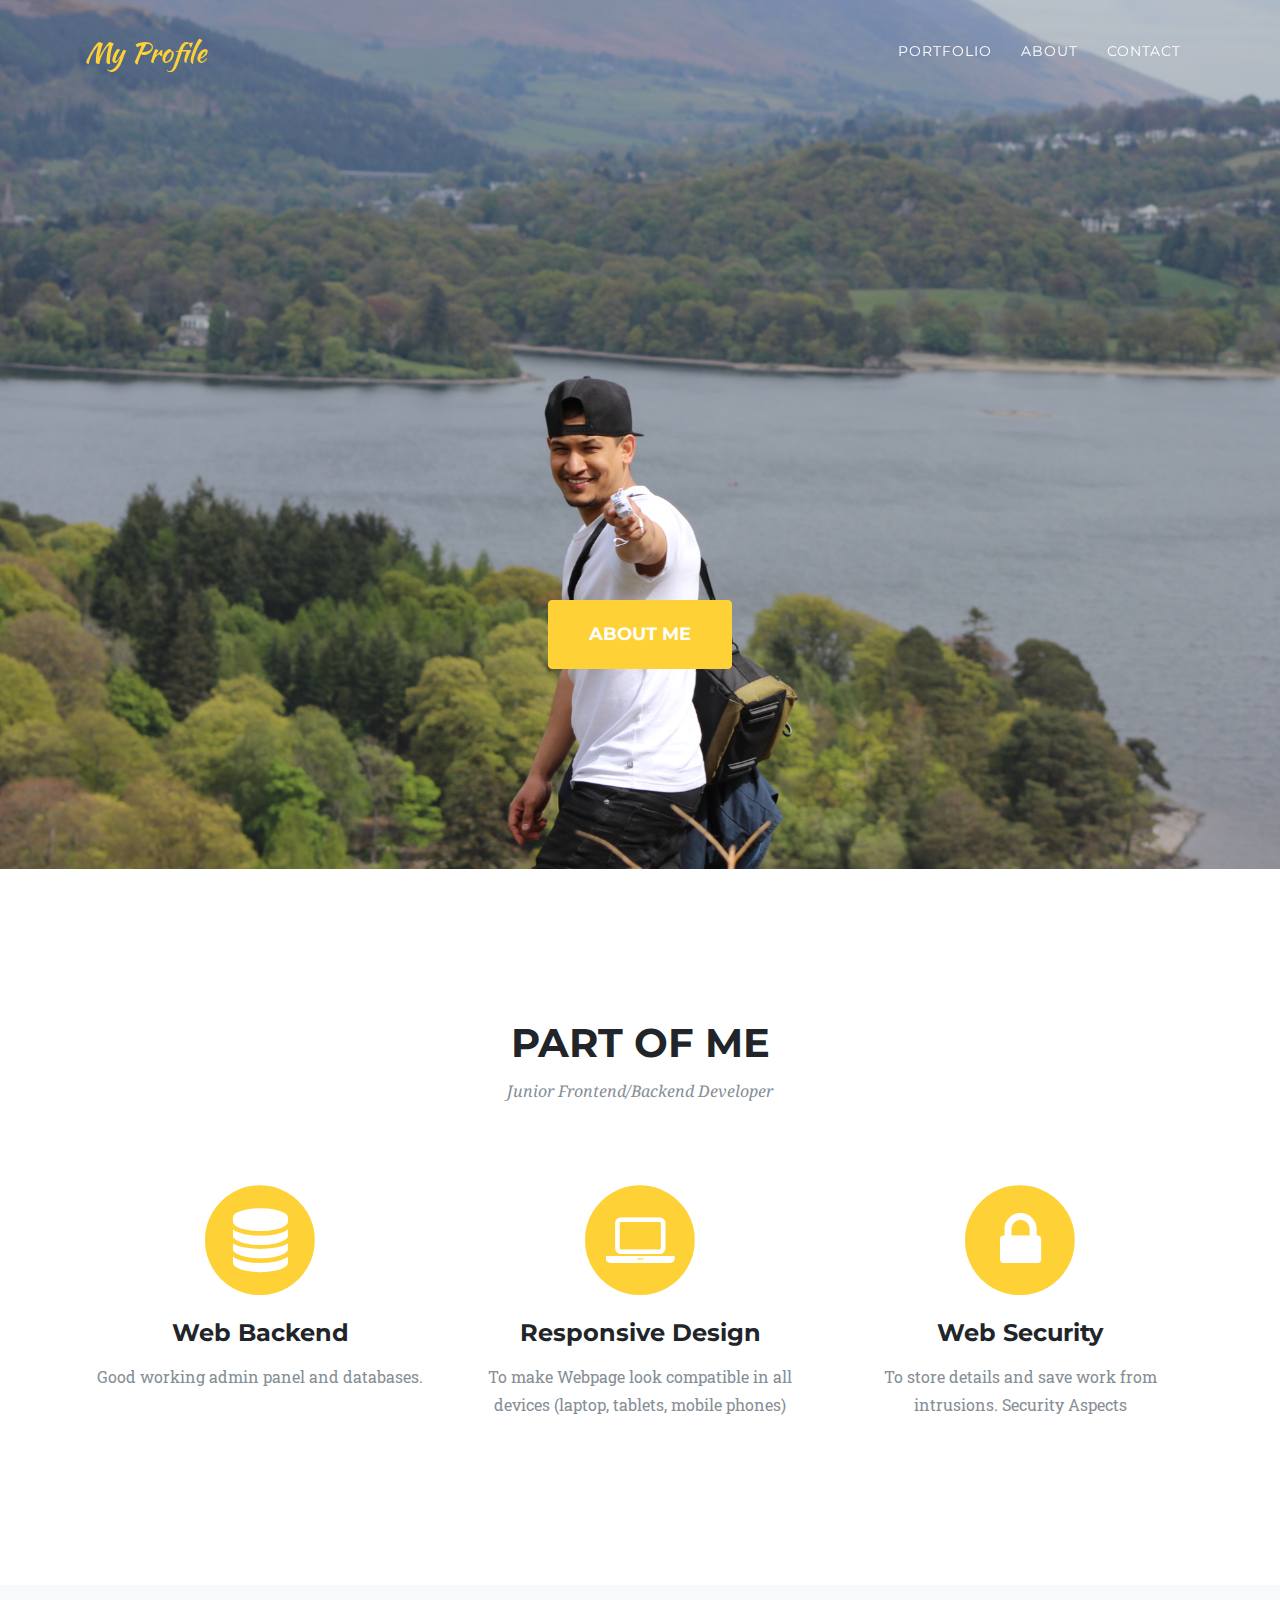
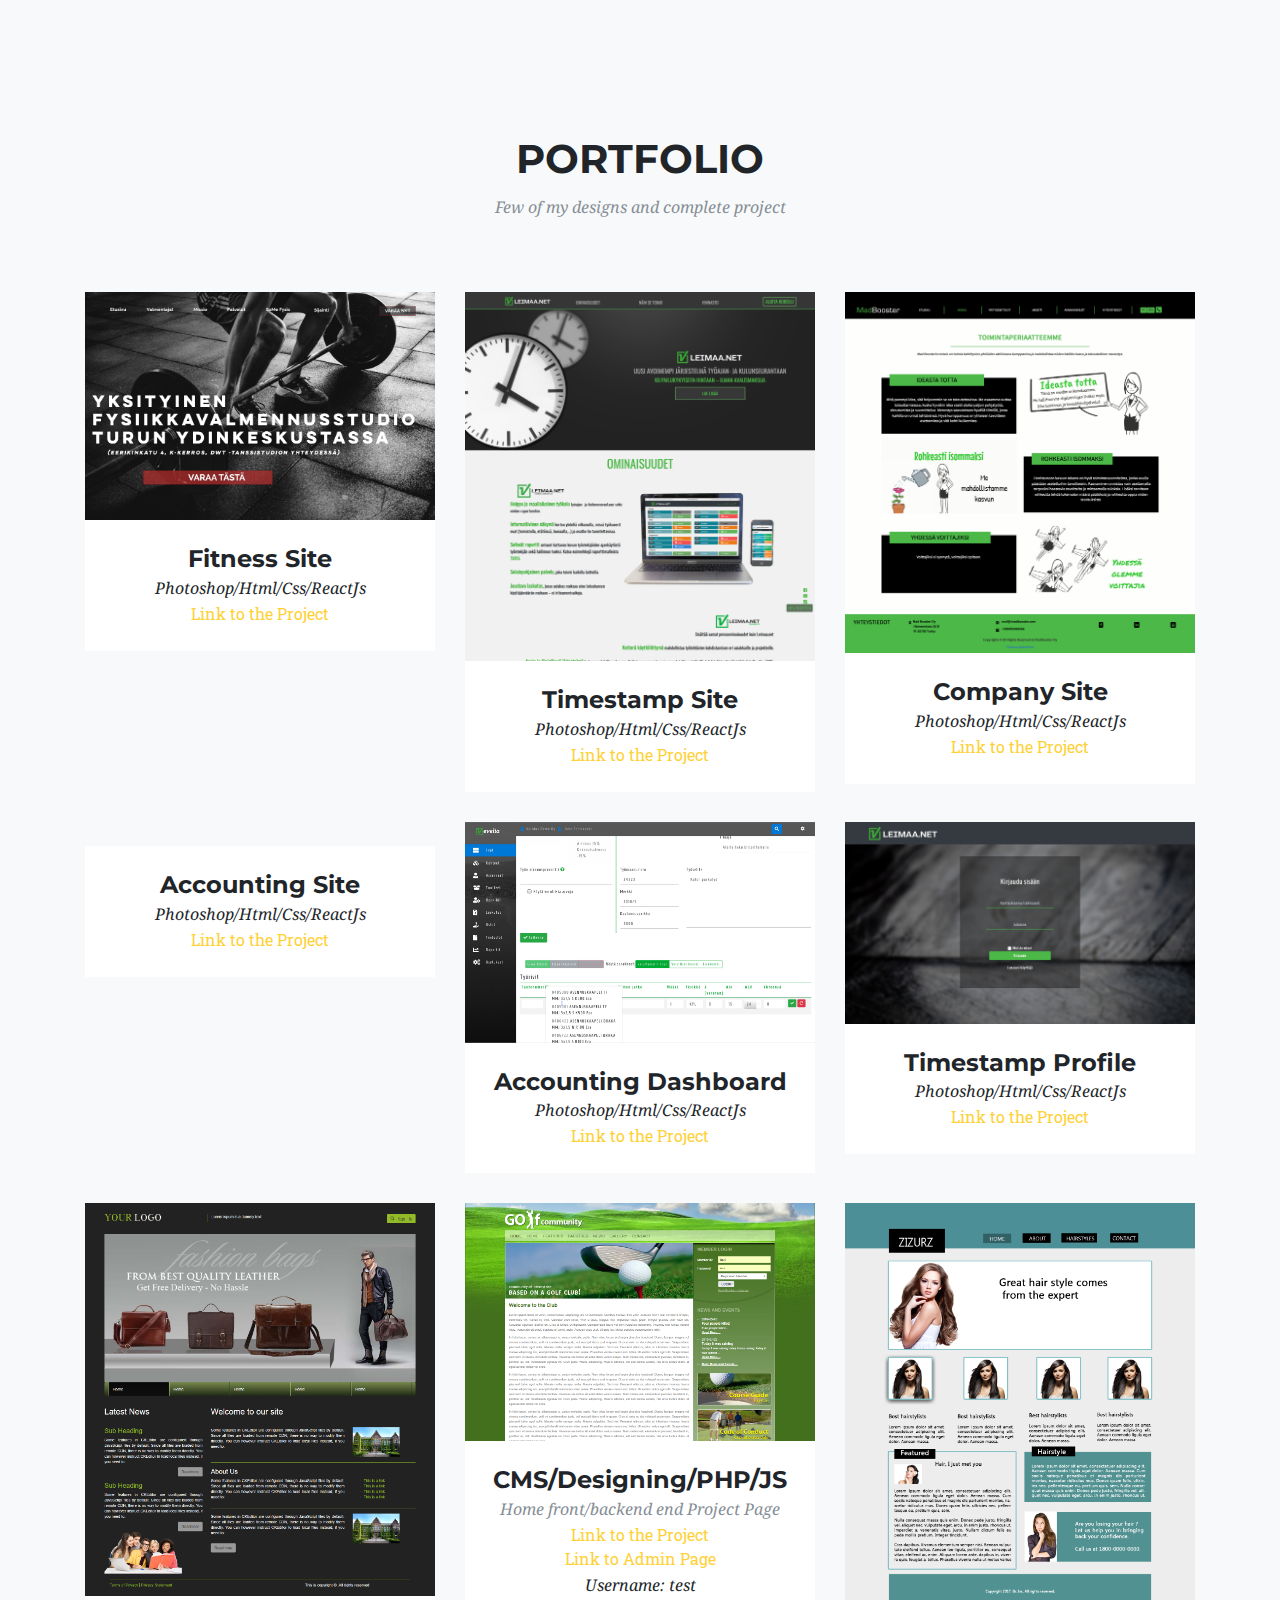
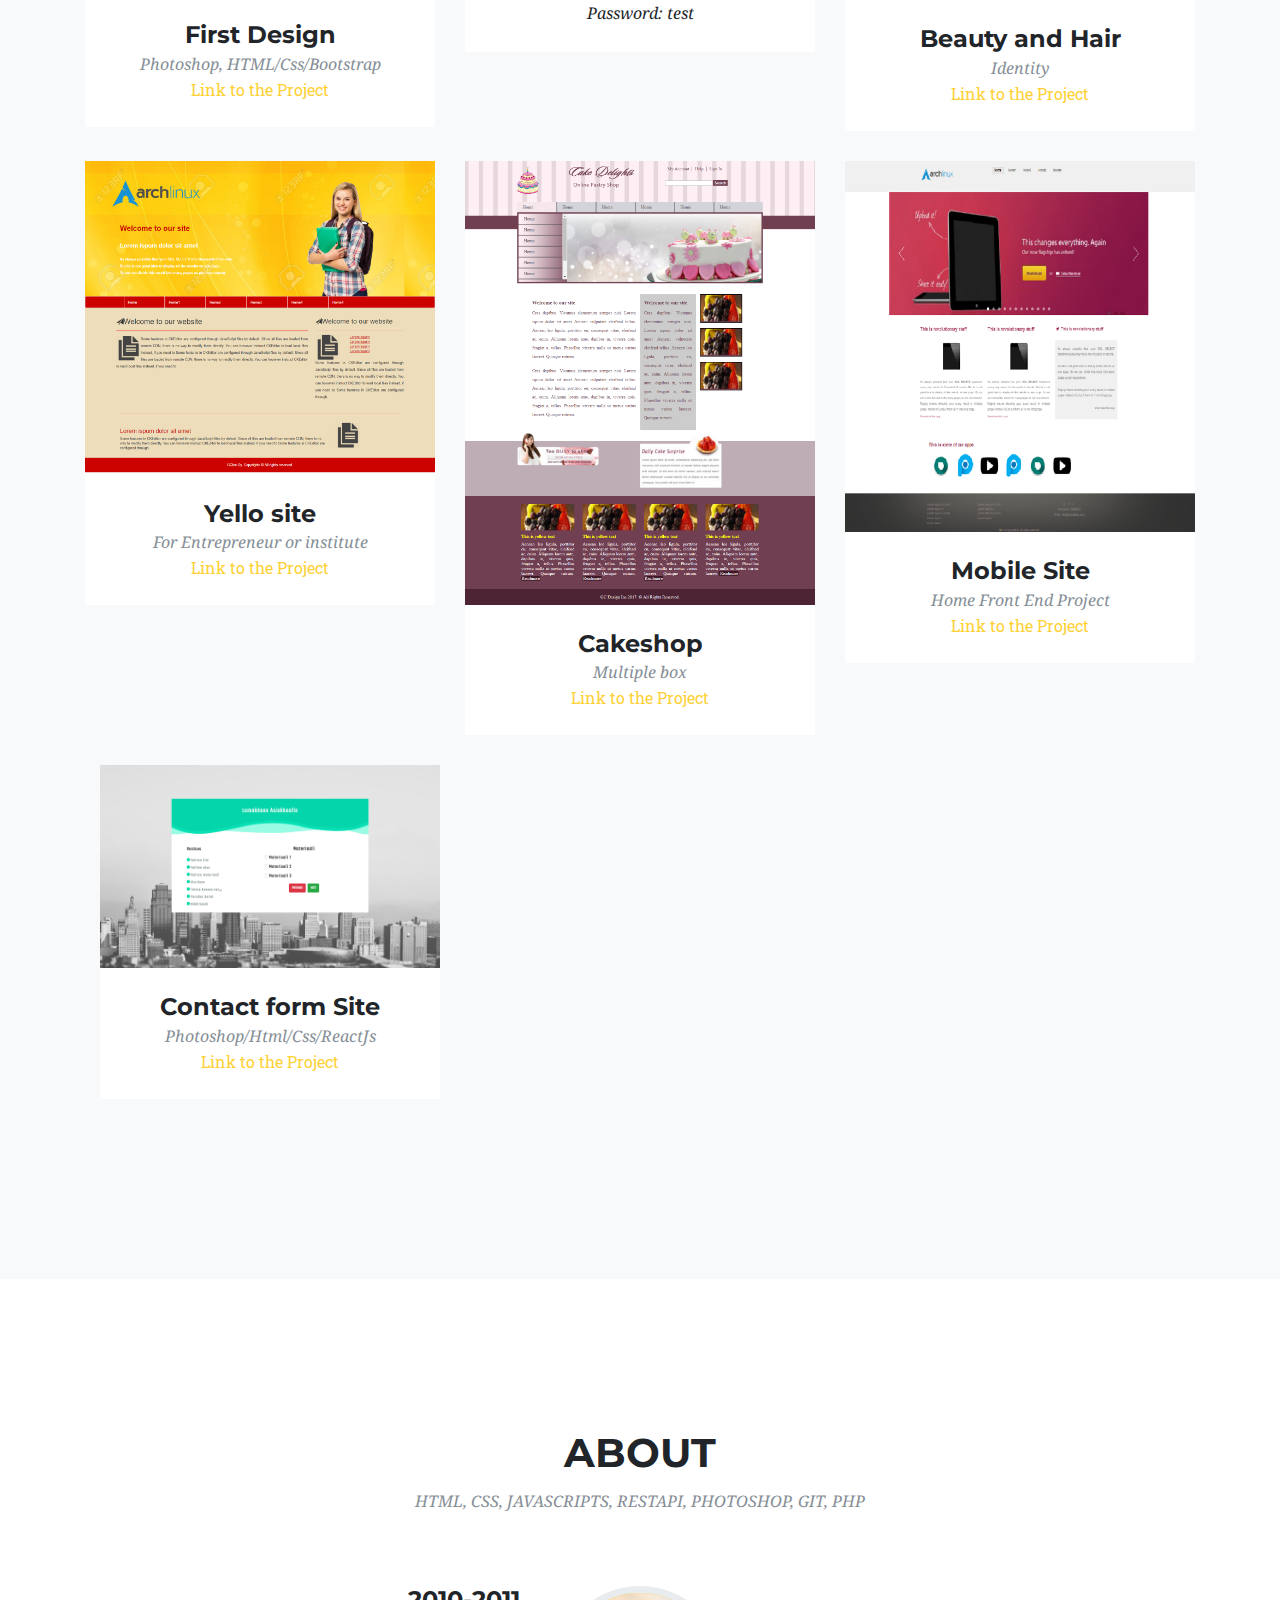
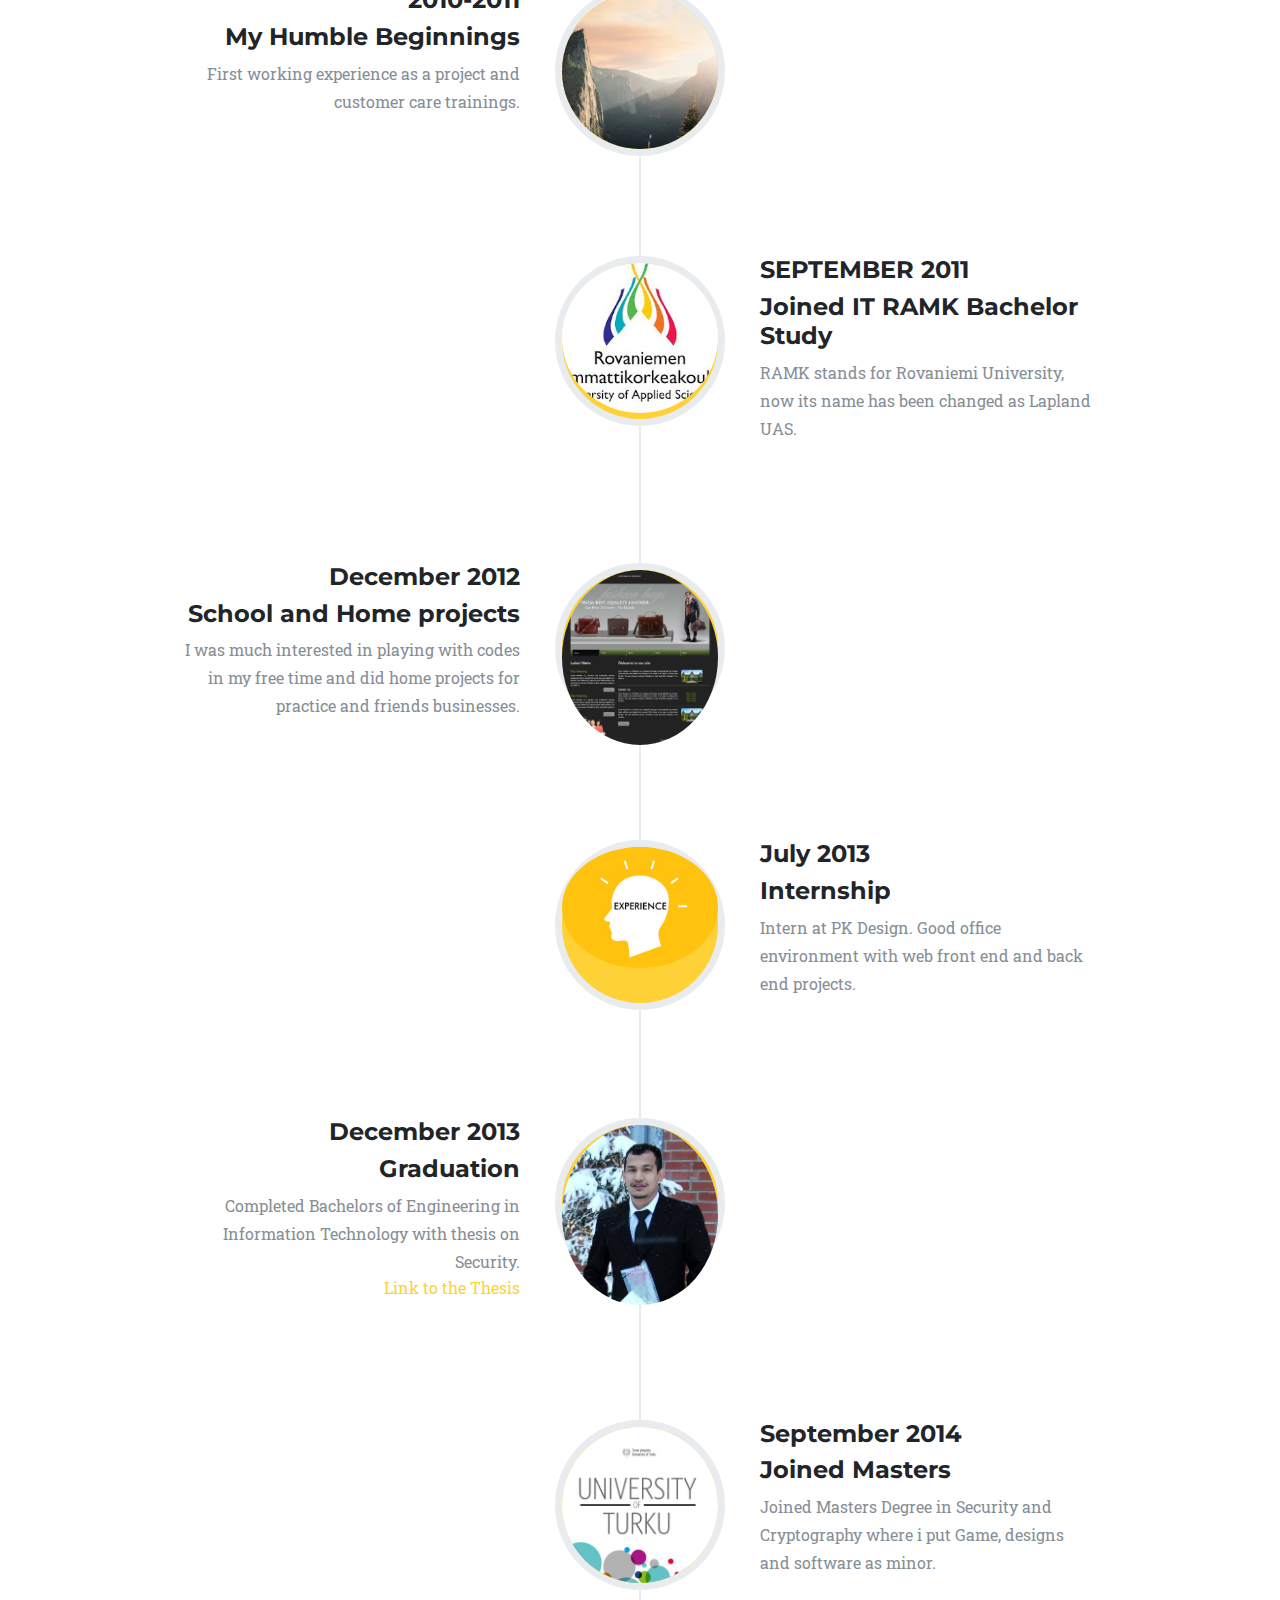
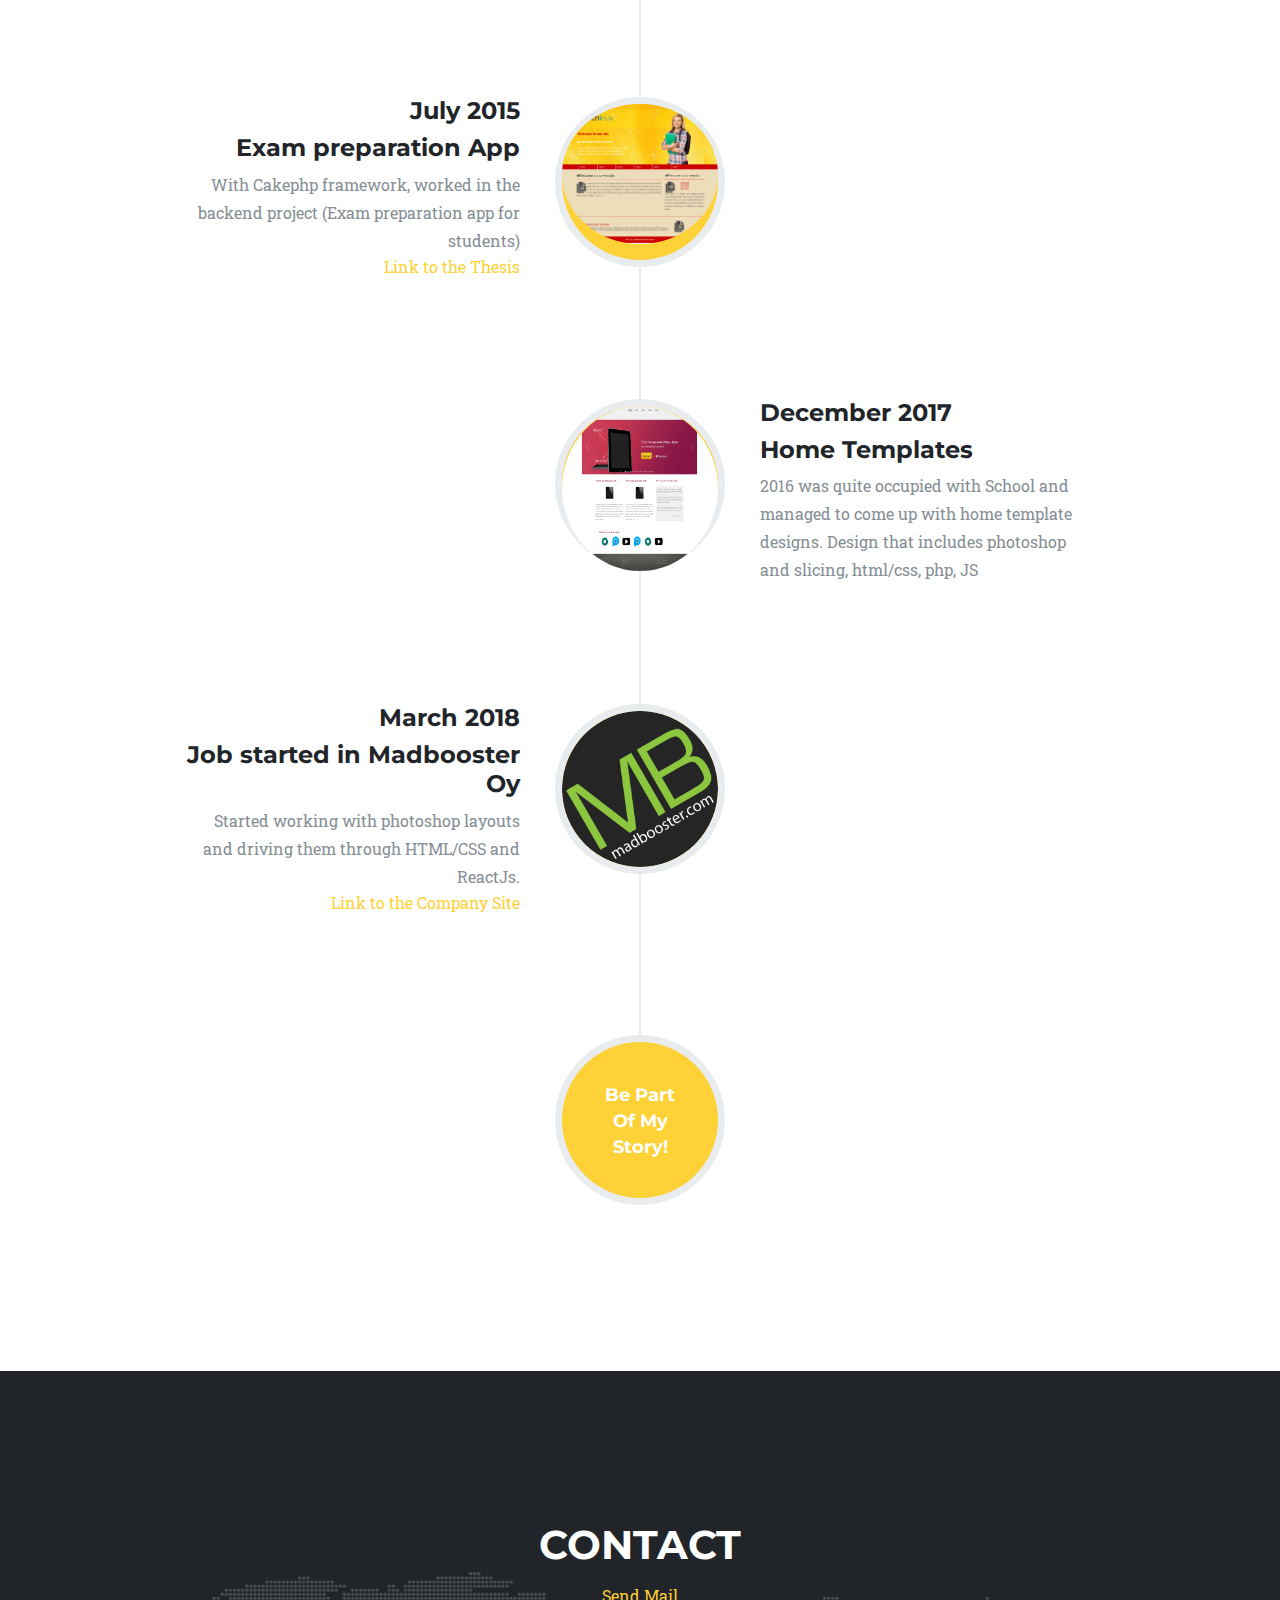
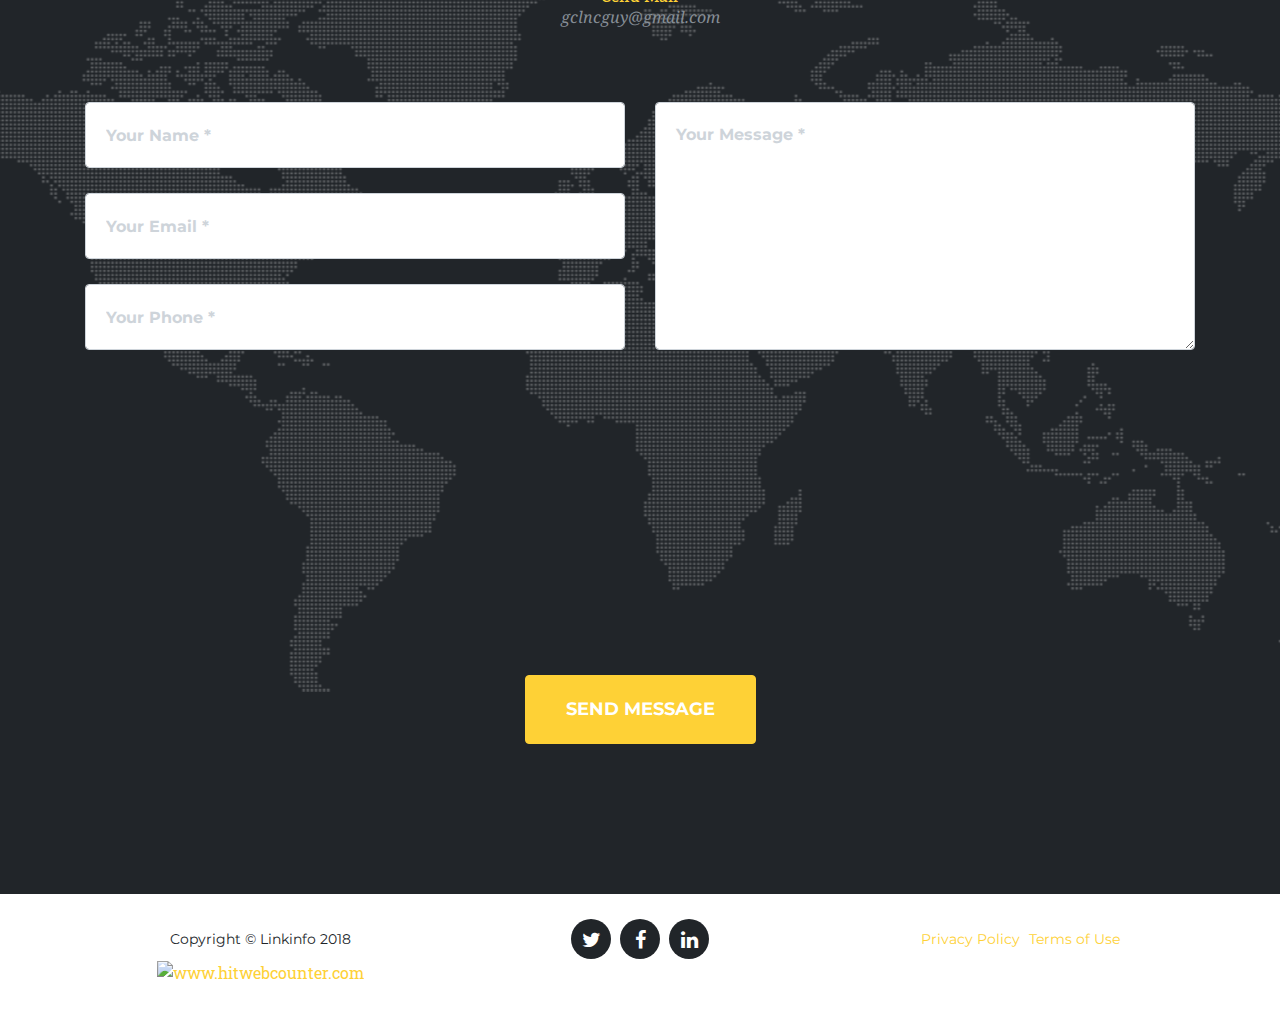
==== index.html @ 1020fdab "First commit for the profile" ====
<!DOCTYPE html>
<html lang="en">

<head>

  <meta charset="utf-8">
  <meta name="viewport" content="width=device-width, initial-scale=1, shrink-to-fit=no">
  <meta name="description" content="">
  <meta name="author" content="">

  <title>Anup GC</title>
  <link rel="icon" href="http://www.link-infosys.com/img/logos/envato.jpg">

  <!-- Bootstrap core CSS -->
  <link href="vendor/bootstrap/css/bootstrap.min.css" rel="stylesheet">

  <!-- Custom fonts for this template -->
  <link href="vendor/font-awesome/css/font-awesome.min.css" rel="stylesheet" type="text/css">
  <link href="https://fonts.googleapis.com/css?family=Montserrat:400,700" rel="stylesheet" type="text/css">
  <link href='https://fonts.googleapis.com/css?family=Kaushan+Script' rel='stylesheet' type='text/css'>
  <link href='https://fonts.googleapis.com/css?family=Droid+Serif:400,700,400italic,700italic' rel='stylesheet'
    type='text/css'>
  <link href='https://fonts.googleapis.com/css?family=Roboto+Slab:400,100,300,700' rel='stylesheet' type='text/css'>

  <!-- Custom styles for this template -->
  <link href="css/agency.min.css" rel="stylesheet">
  <!--Start of Tawk.to Script-->
  <script type="text/javascript">
    var Tawk_API = Tawk_API || {}, Tawk_LoadStart = new Date();
    (function() {
      var s1 = document.createElement("script"), s0 = document.getElementsByTagName("script")[0];
      s1.async = true;
      s1.src = 'https://embed.tawk.to/5c739ba9a726ff2eea594375/default';
      s1.charset = 'UTF-8';
      s1.setAttribute('crossorigin', '*');
      s0.parentNode.insertBefore(s1, s0);
    })();
  </script>
  <!--End of Tawk.to Script-->

</head>

<body id="page-top">

  <!-- Navigation -->
  <nav class="navbar navbar-expand-lg navbar-dark fixed-top" id="mainNav">
    <div class="container">
      <a class="navbar-brand js-scroll-trigger" href="#page-top">My Profile</a>
      <button class="navbar-toggler navbar-toggler-right" type="button" data-toggle="collapse"
        data-target="#navbarResponsive" aria-controls="navbarResponsive" aria-expanded="false"
        aria-label="Toggle navigation">
        Menu
        <i class="fa fa-bars"></i>
      </button>
      <div class="collapse navbar-collapse" id="navbarResponsive">
        <ul class="navbar-nav text-uppercase ml-auto">
          <!--<li class="nav-item">
              <a class="nav-link js-scroll-trigger" href="#services">Services</a>
            </li> -->
          <li class="nav-item">
            <a class="nav-link js-scroll-trigger" href="#portfolio">Portfolio</a>
          </li>
          <li class="nav-item">
            <a class="nav-link js-scroll-trigger" href="#about">About</a>
          </li>
          <!--<li class="nav-item">
              <a class="nav-link js-scroll-trigger" href="#team">Team</a>
            </li> -->
          <li class="nav-item">
            <a class="nav-link js-scroll-trigger" href="#contact">Contact</a>
          </li>
        </ul>
      </div>
    </div>
  </nav>

  <!-- Header -->
  <header class="masthead">
    <div class="container">
      <div class="intro-text">
        <!--<div class="intro-lead-in">Welcome To Our Studio!</div>
          <div class="intro-heading text-uppercase">It's Nice To Meet You</div> -->
        <a class="btn btn-primary btn-xl text-uppercase js-scroll-trigger" href="#services">About Me</a>
      </div>
    </div>
  </header>

  <!-- Services -->
  <section id="services">
    <div class="container">
      <div class="row">
        <div class="col-lg-12 text-center">
          <h2 class="section-heading text-uppercase">Part of Me</h2>
          <h3 class="section-subheading text-muted">Junior Frontend/Backend Developer</h3>
        </div>
      </div>
      <div class="row text-center">
        <div class="col-md-4">
          <span class="fa-stack fa-4x">
            <i class="fa fa-circle fa-stack-2x text-primary"></i>
            <i class="fa fa-database fa-stack-1x fa-inverse"></i>
          </span>
          <h4 class="service-heading">Web Backend</h4>
          <p class="text-muted">Good working admin panel and databases.</p>
        </div>
        <div class="col-md-4">
          <span class="fa-stack fa-4x">
            <i class="fa fa-circle fa-stack-2x text-primary"></i>
            <i class="fa fa-laptop fa-stack-1x fa-inverse"></i>
          </span>
          <h4 class="service-heading">Responsive Design</h4>
          <p class="text-muted">To make Webpage look compatible in all devices (laptop, tablets, mobile phones)</p>
        </div>
        <div class="col-md-4">
          <span class="fa-stack fa-4x">
            <i class="fa fa-circle fa-stack-2x text-primary"></i>
            <i class="fa fa-lock fa-stack-1x fa-inverse"></i>
          </span>
          <h4 class="service-heading">Web Security</h4>
          <p class="text-muted">To store details and save work from intrusions. Security Aspects</p>
        </div>
      </div>
    </div>
  </section>

  <!-- Portfolio Grid -->
  <section class="bg-light" id="portfolio">
    <div class="container">
      <div class="row">
        <div class="col-lg-12 text-center">
          <h2 class="section-heading text-uppercase">Portfolio</h2>
          <h3 class="section-subheading text-muted">Few of my designs and complete project</h3>
        </div>
      </div>
      <div class="row">
        <div class="col-md-4 col-sm-6 portfolio-item">
          <a class="portfolio-link" data-toggle="modal" href="#updateModal1">
            <div class="portfolio-hover">
              <div class="portfolio-hover-content">
                <i class="fa fa-plus fa-3x"></i>
              </div>
            </div>
            <img class="img-fluid" src="img/portfolio/Update1-fysic.png" alt="">
          </a>
          <div class="portfolio-caption">
            <h4>Fitness Site</h4>
            <p class="text-irst Designmuted">Photoshop/Html/Css/ReactJs</p>
            <a href="http://www.fysic.fi" target="_blank">Link to the Project </a> </br>
          </div>
        </div>
        <div class="col-md-4 col-sm-6 portfolio-item">
          <a class="portfolio-link" data-toggle="modal" href="#updateModal2">
            <div class="portfolio-hover">
              <div class="portfolio-hover-content">
                <i class="fa fa-plus fa-3x"></i>
              </div>
            </div>
            <img class="img-fluid" src="img/portfolio/Update2-leimaalanding.png" alt="">
          </a>
          <div class="portfolio-caption">
            <h4>Timestamp Site</h4>
            <p class="text-irst Designmuted">Photoshop/Html/Css/ReactJs</p>
            <a href="http://www.leimaa.net" target="_blank">Link to the Project </a> </br>
          </div>
        </div>
        <div class="col-md-4 col-sm-6 portfolio-item">
          <a class="portfolio-link" data-toggle="modal" href="#updateModal3">
            <div class="portfolio-hover">
              <div class="portfolio-hover-content">
                <i class="fa fa-plus fa-3x"></i>
              </div>
            </div>
            <img class="img-fluid" src="img/portfolio/Update3-madbooster.png" alt="">
          </a>
          <div class="portfolio-caption">
            <h4>Company Site</h4>
            <p class="text-irst Designmuted">Photoshop/Html/Css/ReactJs</p>
            <a href="http://www.madbooster.com" target="_blank">Link to the Project </a> </br>
          </div>
        </div>
        <div class="col-md-4 col-sm-6 portfolio-item">
          <a class="portfolio-link" data-toggle="modal" href="#updateModal4">
            <div class="portfolio-hover">
              <div class="portfolio-hover-content">
                <i class="fa fa-plus fa-3x"></i>
              </div>
            </div>
            <img class="img-fluid" src="img/portfolio/Update4-evelia.png" alt="">
          </a>
          <div class="portfolio-caption">
            <h4>Accounting Site</h4>
            <p class="text-irst Designmuted">Photoshop/Html/Css/ReactJs</p>
            <a href="http://www.evelia.fi" target="_blank">Link to the Project </a> </br>
          </div>
        </div>
        <div class="col-md-4 col-sm-6 portfolio-item">
          <a class="portfolio-link" data-toggle="modal" href="#updateModal5">
            <div class="portfolio-hover">
              <div class="portfolio-hover-content">
                <i class="fa fa-plus fa-3x"></i>
              </div>
            </div>
            <img class="img-fluid" src="img/portfolio/Update5-dashboard.jpg" alt="">
          </a>
          <div class="portfolio-caption">
            <h4>Accounting Dashboard</h4>
            <p class="text-irst Designmuted">Photoshop/Html/Css/ReactJs</p>
            <a href="http://www.evelia.fi" target="_blank">Link to the Project </a> </br>
          </div>
        </div>
        <div class="col-md-4 col-sm-6 portfolio-item">
          <a class="portfolio-link" data-toggle="modal" href="#updateModal6">
            <div class="portfolio-hover">
              <div class="portfolio-hover-content">
                <i class="fa fa-plus fa-3x"></i>
              </div>
            </div>
            <img class="img-fluid" src="img/portfolio/Update6-leimaa.png" alt="">
          </a>
          <div class="portfolio-caption">
            <h4>Timestamp Profile</h4>
            <p class="text-irst Designmuted">Photoshop/Html/Css/ReactJs</p>
            <a href="http://madbooster.leimaa.net" target="_blank">Link to the Project </a> </br>
          </div>
        </div>
        <div class="col-md-4 col-sm-6 portfolio-item">
          <a class="portfolio-link" data-toggle="modal" href="#portfolioModal1">
            <div class="portfolio-hover">
              <div class="portfolio-hover-content">
                <i class="fa fa-plus fa-3x"></i>
              </div>
            </div>
            <img class="img-fluid" src="img/portfolio/template.png" alt="">
          </a>
          <div class="portfolio-caption">
            <h4>First Design</h4>
            <p class="text-muted">Photoshop, HTML/Css/Bootstrap</p>
            <a href="http://www.link-infosys.com/design1/" target="_blank">Link to the Project </a> </br>
          </div>
        </div>
        <div class="col-md-4 col-sm-6 portfolio-item">
          <a class="portfolio-link" data-toggle="modal" href="#portfolioModal2">
            <div class="portfolio-hover">
              <div class="portfolio-hover-content">
                <i class="fa fa-plus fa-3x"></i>
              </div>
            </div>
            <img class="img-fluid" src="img/portfolio/template6.png" alt="">
          </a>
          <div class="portfolio-caption">
            <h4>CMS/Designing/PHP/JS</h4>
            <p class="text-muted"> Home front/backend end Project Page</p>
            <a href="http://www.link-infosys.com/golfproject/" target="_blank">Link to the Project </a> </br>
            <a href="http://www.link-infosys.com/golfproject/admin" target="_blank">Link to Admin Page</a>
            <p> Username: test</p>
            <p> Password: test</p>
          </div>
        </div>
        <div class="col-md-4 col-sm-6 portfolio-item">
          <a class="portfolio-link" data-toggle="modal" href="#portfolioModal3">
            <div class="portfolio-hover">
              <div class="portfolio-hover-content">
                <i class="fa fa-plus fa-3x"></i>
              </div>
            </div>
            <img class="img-fluid" src="img/portfolio/template3.png" alt="">
          </a>
          <div class="portfolio-caption">
            <h4>Beauty and Hair</h4>
            <p class="text-muted">Identity</p>
            <a href="http://www.link-infosys.com/design3/" target="_blank">Link to the Project </a> </br>
          </div>
        </div>
        <div class="col-md-4 col-sm-6 portfolio-item">
          <a class="portfolio-link" data-toggle="modal" href="#portfolioModal4">
            <div class="portfolio-hover">
              <div class="portfolio-hover-content">
                <i class="fa fa-plus fa-3x"></i>
              </div>
            </div>
            <img class="img-fluid" src="img/portfolio/template4.png" alt="">
          </a>
          <div class="portfolio-caption">
            <h4>Yello site</h4>
            <p class="text-muted">For Entrepreneur or institute</p>
            <a href="http://www.link-infosys.com/design4/" target="_blank">Link to the Project </a>
          </div>
        </div>
        <div class="col-md-4 col-sm-6 portfolio-item">
          <a class="portfolio-link" data-toggle="modal" href="#portfolioModal5">
            <div class="portfolio-hover">
              <div class="portfolio-hover-content">
                <i class="fa fa-plus fa-3x"></i>
              </div>
            </div>
            <img class="img-fluid" src="img/portfolio/template5.png" alt="">
          </a>
          <div class="portfolio-caption">
            <h4>Cakeshop</h4>
            <p class="text-muted">Multiple box</p>
            <a href="http://www.link-infosys.com/design5/" target="_blank">Link to the Project </a>
          </div>
        </div>
        <div class="col-md-4 col-sm-6 portfolio-item">
          <a class="portfolio-link" data-toggle="modal" href="#portfolioModal6">
            <div class="portfolio-hover">
              <div class="portfolio-hover-content">
                <i class="fa fa-plus fa-3x"></i>
              </div>
            </div>
            <img class="img-fluid" src="img/portfolio/template2.png" alt="">
          </a>
          <div class="portfolio-caption">
            <h4>Mobile Site</h4>
            <p class="text-muted">Home Front End Project</p>
            <a href="http://www.link-infosys.com/design6/" target="_blank">Link to the Project </a>
          </div>
        </div>
      </div>
      <div class="col-md-4 col-sm-6 portfolio-item">
        <a class="portfolio-link" data-toggle="modal" href="#updateModal7">
          <div class="portfolio-hover">
            <div class="portfolio-hover-content">
              <i class="fa fa-plus fa-3x"></i>
            </div>
          </div>
          <img class="img-fluid" src="img/portfolio/Update7-asbesti.png" alt="">
        </a>
        <div class="portfolio-caption">
          <h4>Contact form Site</h4>
          <p class="text-muted">Photoshop/Html/Css/ReactJs</p>
          <a href="http://www.link-infosys.com/design6/" target="_blank">Link to the Project </a>
        </div>
      </div>
    </div>
    </div>
  </section>

  <!-- About -->
  <section id="about">
    <div class="container">
      <div class="row">
        <div class="col-lg-12 text-center">
          <h2 class="section-heading text-uppercase">About</h2>
          <h3 class="section-subheading text-muted">HTML, CSS, JAVASCRIPTS, RESTAPI, PHOTOSHOP, GIT, PHP</h3>
        </div>
      </div>
      <div class="row">
        <div class="col-lg-12">
          <ul class="timeline">
            <li>
              <div class="timeline-image">
                <img class="rounded-circle img-fluid" src="img/about/one.jpg" alt="">
              </div>
              <div class="timeline-panel">
                <div class="timeline-heading">
                  <h4>2010-2011</h4>
                  <h4 class="subheading">My Humble Beginnings</h4>
                </div>
                <div class="timeline-body">
                  <p class="text-muted">First working experience as a project and customer care trainings.</p>
                </div>
              </div>
            </li>
            <li class="timeline-inverted">
              <div class="timeline-image">
                <img class="rounded-circle img-fluid" src="img/about/two.jpg" alt="">
              </div>
              <div class="timeline-panel">
                <div class="timeline-heading">
                  <h4>SEPTEMBER 2011</h4>
                  <h4 class="subheading">Joined IT RAMK Bachelor Study</h4>
                </div>
                <div class="timeline-body">
                  <p class="text-muted">RAMK stands for Rovaniemi University, now its name has been changed as Lapland
                    UAS.</p>
                </div>
              </div>
            </li>
            <li>
              <div class="timeline-image">
                <img class="rounded-circle img-fluid" src="img/portfolio/template.png" alt="">
              </div>
              <div class="timeline-panel">
                <div class="timeline-heading">
                  <h4>December 2012</h4>
                  <h4 class="subheading">School and Home projects</h4>
                </div>
                <div class="timeline-body">
                  <p class="text-muted">I was much interested in playing with codes in my free time and did home
                    projects for practice and friends businesses.</p>
                </div>
              </div>
            </li>
            <li class="timeline-inverted">
              <div class="timeline-image">
                <img class="rounded-circle img-fluid" src="img/about/four.jpg" alt="">
              </div>
              <div class="timeline-panel">
                <div class="timeline-heading">
                  <h4>July 2013</h4>
                  <h4 class="subheading">Internship</h4>
                </div>
                <div class="timeline-body">
                  <p class="text-muted">Intern at PK Design. Good office environment with web front end and back end
                    projects.</p>
                </div>
              </div>
            </li>
            <li>
              <div class="timeline-image">
                <img class="rounded-circle img-fluid" src="img/about/five.jpg" alt="">
              </div>
              <div class="timeline-panel">
                <div class="timeline-heading">
                  <h4>December 2013</h4>
                  <h4 class="subheading">Graduation</h4>
                </div>
                <div class="timeline-body">
                  <p class="text-muted">Completed Bachelors of Engineering in Information Technology with thesis on
                    Security.</p>
                  <a ng-href="http://publications.theseus.fi/handle/10024/68609" ng-show="milestone.url"
                    href="https://www.theseus.fi/handle/10024/68609" target="_blank">Link to the Thesis</a>
                </div>
              </div>
            </li>
            <li class="timeline-inverted">
              <div class="timeline-image">
                <img class="rounded-circle img-fluid" src="img/about/six.jpg" alt="">
              </div>
              <div class="timeline-panel">
                <div class="timeline-heading">
                  <h4>September 2014</h4>
                  <h4 class="subheading">Joined Masters</h4>
                </div>
                <div class="timeline-body">
                  <p class="text-muted">Joined Masters Degree in Security and Cryptography where i put Game, designs and
                    software as minor.</p>
                </div>
              </div>
            </li>
            <li>
              <div class="timeline-image">
                <img class="rounded-circle img-fluid" src="img/portfolio/template4.png" alt="">
              </div>
              <div class="timeline-panel">
                <div class="timeline-heading">
                  <h4>July 2015</h4>
                  <h4 class="subheading">Exam preparation App</h4>
                </div>
                <div class="timeline-body">
                  <p class="text-muted">With Cakephp framework, worked in the backend project (Exam preparation app for
                    students)</p>
                  <a ng-href="http://publications.theseus.fi/handle/10024/68609" ng-show="milestone.url"
                    href="https://www.theseus.fi/handle/10024/68609" target="_blank">Link to the Thesis</a>
                </div>
              </div>
            </li>
            <li class="timeline-inverted">
              <div class="timeline-image">
                <img class="rounded-circle img-fluid" src="img/portfolio/template2.png" alt="">
              </div>
              <div class="timeline-panel">
                <div class="timeline-heading">
                  <h4>December 2017</h4>
                  <h4 class="subheading">Home Templates</h4>
                </div>
                <div class="timeline-body">
                  <p class="text-muted">2016 was quite occupied with School and managed to come up with home template
                    designs. Design that includes photoshop and slicing, html/css, php, JS</p>
                </div>
              </div>
            </li>
            <li>
              <div class="timeline-image">
                <img class="rounded-circle img-fluid" src="img/portfolio/MadBooster.png" alt="">
              </div>
              <div class="timeline-panel">
                <div class="timeline-heading">
                  <h4>March 2018</h4>
                  <h4 class="subheading">Job started in Madbooster Oy</h4>
                </div>
                <div class="timeline-body">
                  <p class="text-muted">Started working with photoshop layouts and driving them through HTML/CSS and ReactJs.</p>
                  <a ng-href="http://www.madbooster.com" ng-show="milestone.url"
                    href="http://www.madbooster.com" target="_blank">Link to the Company Site</a>
                </div>
              </div>
            </li>

            <li class="timeline-inverted">
              <div class="timeline-image">
                <h4>Be Part
                  <br>Of My
                  <br>Story!</h4>
              </div>
            </li>
          </ul>
        </div>
      </div>
    </div>
  </section>

  <!-- Team -->


  <!-- Clients -->


  <!-- Contact -->
  <section id="contact">
    <div class="container">
      <div class="row">
        <div class="col-lg-12 text-center">
          <h2 class="section-heading text-uppercase">Contact</h2>
          <a href="mailto:gclncguy@gmail.com" target="_top">Send Mail</a>
          <h3 class="section-subheading text-muted">gclncguy@gmail.com</h3>

        </div>
      </div>
      <div class="row">
        <div class="col-lg-12">
          <form id="contactForm" name="sentMessage" novalidate>
            <div class="row">
              <div class="col-md-6">
                <div class="form-group">
                  <input class="form-control" id="name" type="text" placeholder="Your Name *" required
                    data-validation-required-message="Please enter your name.">
                  <p class="help-block text-danger"></p>
                </div>
                <div class="form-group">
                  <input class="form-control" id="email" type="email" placeholder="Your Email *" required
                    data-validation-required-message="Please enter your email address.">
                  <p class="help-block text-danger"></p>
                </div>
                <div class="form-group">
                  <input class="form-control" id="phone" type="tel" placeholder="Your Phone *" required
                    data-validation-required-message="Please enter your phone number.">
                  <p class="help-block text-danger"></p>
                </div>
              </div>
              <div class="col-md-6">
                <div class="form-group">
                  <textarea class="form-control" id="message" placeholder="Your Message *" required
                    data-validation-required-message="Please enter a message."></textarea>
                  <p class="help-block text-danger"></p>
                </div>
              </div>
              <div class="clearfix"></div>
              <div class="col-lg-12 text-center">
                <div id="success"></div>
                <button id="sendMessageButton" class="btn btn-primary btn-xl text-uppercase" type="submit">Send
                  Message</button>

              </div>
            </div>
          </form>
        </div>
      </div>
    </div>
  </section>


  <!-- Footer -->
  <footer>
    <div class="container">
      <div class="row">
        <div class="col-md-4">
          <span class="copyright">Copyright &copy; Linkinfo 2018 </span>
          <!-- hitwebcounter Code START -->


          <a href="http://www.hitwebcounter.com" target="_blank">
            <img
              src="http://hitwebcounter.com/counter/counter.php?page=6873833&style=0024&nbdigits=5&type=ip&initCount=1251"
              title="www.hitwebcounter.com" Alt="www.hitwebcounter.com" border="0">
          </a> <br />
          <!-- hitwebcounter.com --><a href="http://www.hitwebcounter.com" title="" target="_blank" style="font-family: ; 
                                        font-size: px; color: #; text-decoration:  ;"> </>
          </a>
        </div>
        <div class="col-md-4">
          <ul class="list-inline social-buttons">
            <li class="list-inline-item">
              <a href="#">
                <i class="fa fa-twitter"></i>
              </a>
            </li>
            <li class="list-inline-item">
              <a href="https://www.facebook.com/jvaoijsvd" target="_blank">
                <i class="fa fa-facebook"></i>
              </a>
            </li>
            <li class="list-inline-item">
              <a href="https://www.linkedin.com/in/anup-gc-b1596381/" target="_blank">
                <i class="fa fa-linkedin"></i>
              </a>
            </li>
          </ul>
        </div>
        <div class="col-md-4">
          <ul class="list-inline quicklinks">
            <li class="list-inline-item">
              <a href="#">Privacy Policy</a>
            </li>
            <li class="list-inline-item">
              <a href="#">Terms of Use</a>
            </li>
          </ul>
        </div>
      </div>
    </div>
  </footer>

  <!-- Portfolio Modals -->
  <!-- Update 1-->
  <div class="portfolio-modal modal fade" id="updateModal1" tabindex="-1" role="dialog" aria-hidden="true">
    <div class="modal-dialog">
      <div class="modal-content">
        <div class="close-modal" data-dismiss="modal">
          <div class="lr">
            <div class="rl"></div>
          </div>
        </div>
        <div class="container">
          <div class="row">
            <div class="col-lg-8 mx-auto">
              <div class="modal-body">
                <!-- Project Details Go Here -->
                <h2 class="text-uppercase">Front End Design.</h2>
                <p class="item-intro text-muted">My very first Design</p>
                <img class="img-fluid d-block mx-auto" src="img/portfolio/Update1-fysic.png" alt="">
                <ul class="list-inline">
                  <li>Date: August 2018</li>
                  <li>Category: Front End Development</li>
                </ul>
                <button class="btn btn-primary" data-dismiss="modal" type="button">
                  <i class="fa fa-times"></i>
                  Close Project</button>
              </div>
            </div>
          </div>
        </div>
      </div>
    </div>
  </div>
  <!-- Update 2-->
  <div class="portfolio-modal modal fade" id="updateModal2" tabindex="-1" role="dialog" aria-hidden="true">
    <div class="modal-dialog">
      <div class="modal-content">
        <div class="close-modal" data-dismiss="modal">
          <div class="lr">
            <div class="rl"></div>
          </div>
        </div>
        <div class="container">
          <div class="row">
            <div class="col-lg-8 mx-auto">
              <div class="modal-body">
                <!-- Project Details Go Here -->
                <h2 class="text-uppercase">Front End Design.</h2>
                <p class="item-intro text-muted">My very first Design</p>
                <img class="img-fluid d-block mx-auto" src="img/portfolio/Update2-leimaalanding copy.png" alt="">
                <ul class="list-inline">
                  <li>Date: May 2018</li>
                  <li>Category: Front End Development</li>
                </ul>
                <button class="btn btn-primary" data-dismiss="modal" type="button">
                  <i class="fa fa-times"></i>
                  Close Project</button>
              </div>
            </div>
          </div>
        </div>
      </div>
    </div>
  </div>
  <!-- Update 3-->
  <div class="portfolio-modal modal fade" id="updateModal3" tabindex="-1" role="dialog" aria-hidden="true">
    <div class="modal-dialog">
      <div class="modal-content">
        <div class="close-modal" data-dismiss="modal">
          <div class="lr">
            <div class="rl"></div>
          </div>
        </div>
        <div class="container">
          <div class="row">
            <div class="col-lg-8 mx-auto">
              <div class="modal-body">
                <!-- Project Details Go Here -->
                <h2 class="text-uppercase">Front End Design.</h2>
                <p class="item-intro text-muted">My very first Design</p>
                <img class="img-fluid d-block mx-auto" src="img/portfolio/Update3-madbooster.png" alt="">
                <ul class="list-inline">
                  <li>Date: March 2018</li>
                  <li>Category: Front End Development</li>
                </ul>
                <button class="btn btn-primary" data-dismiss="modal" type="button">
                  <i class="fa fa-times"></i>
                  Close Project</button>
              </div>
            </div>
          </div>
        </div>
      </div>
    </div>
  </div>
  <!-- Update 4-->
  <div class="portfolio-modal modal fade" id="updateModal4" tabindex="-1" role="dialog" aria-hidden="true">
    <div class="modal-dialog">
      <div class="modal-content">
        <div class="close-modal" data-dismiss="modal">
          <div class="lr">
            <div class="rl"></div>
          </div>
        </div>
        <div class="container">
          <div class="row">
            <div class="col-lg-8 mx-auto">
              <div class="modal-body">
                <!-- Project Details Go Here -->
                <h2 class="text-uppercase">Front End Design.</h2>
                <p class="item-intro text-muted">My very first Design</p>
                <img class="img-fluid d-block mx-auto" src="img/portfolio/Update4-evelia.png" alt="">
                <ul class="list-inline">
                  <li>Date: October 2018</li>
                  <li>Category: Front End Development</li>
                </ul>
                <button class="btn btn-primary" data-dismiss="modal" type="button">
                  <i class="fa fa-times"></i>
                  Close Project</button>
              </div>
            </div>
          </div>
        </div>
      </div>
    </div>
  </div>
  <!-- Update 5-->
  <div class="portfolio-modal modal fade" id="updateModal5" tabindex="-1" role="dialog" aria-hidden="true">
    <div class="modal-dialog">
      <div class="modal-content">
        <div class="close-modal" data-dismiss="modal">
          <div class="lr">
            <div class="rl"></div>
          </div>
        </div>
        <div class="container">
          <div class="row">
            <div class="col-lg-8 mx-auto">
              <div class="modal-body">
                <!-- Project Details Go Here -->
                <h2 class="text-uppercase">Front End Design.</h2>
                <p class="item-intro text-muted">My very first Design</p>
                <img class="img-fluid d-block mx-auto" src="img/portfolio/Update5-dashboard.jpg" alt="">
                <ul class="list-inline">
                  <li>Date: October 2018</li>
                  <li>Category: Front End Development</li>
                </ul>
                <button class="btn btn-primary" data-dismiss="modal" type="button">
                  <i class="fa fa-times"></i>
                  Close Project</button>
              </div>
            </div>
          </div>
        </div>
      </div>
    </div>
  </div>
  <!-- Update 6-->
  <div class="portfolio-modal modal fade" id="updateModal6" tabindex="-1" role="dialog" aria-hidden="true">
    <div class="modal-dialog">
      <div class="modal-content">
        <div class="close-modal" data-dismiss="modal">
          <div class="lr">
            <div class="rl"></div>
          </div>
        </div>
        <div class="container">
          <div class="row">
            <div class="col-lg-8 mx-auto">
              <div class="modal-body">
                <!-- Project Details Go Here -->
                <h2 class="text-uppercase">Front End Design.</h2>
                <p class="item-intro text-muted">My very first Design</p>
                <img class="img-fluid d-block mx-auto" src="img/portfolio/Update6-leimaa.png" alt="">
                <ul class="list-inline">
                  <li>Date: October 2018</li>
                  <li>Category: Front End Development</li>
                </ul>
                <button class="btn btn-primary" data-dismiss="modal" type="button">
                  <i class="fa fa-times"></i>
                  Close Project</button>
              </div>
            </div>
          </div>
        </div>
      </div>
    </div>
  </div>
  <!-- Update 7-->
  <div class="portfolio-modal modal fade" id="updateModal7" tabindex="-1" role="dialog" aria-hidden="true">
    <div class="modal-dialog">
      <div class="modal-content">
        <div class="close-modal" data-dismiss="modal">
          <div class="lr">
            <div class="rl"></div>
          </div>
        </div>
        <div class="container">
          <div class="row">
            <div class="col-lg-8 mx-auto">
              <div class="modal-body">
                <!-- Project Details Go Here -->
                <h2 class="text-uppercase">Front End Design.</h2>
                <p class="item-intro text-muted">My very first Design</p>
                <img class="img-fluid d-block mx-auto" src="img/portfolio/Update7-.jpg" alt="">
                <ul class="list-inline">
                  <li>Date: October 2018</li>
                  <li>Category: Front End Development</li>
                </ul>
                <button class="btn btn-primary" data-dismiss="modal" type="button">
                  <i class="fa fa-times"></i>
                  Close Project</button>
              </div>
            </div>
          </div>
        </div>
      </div>
    </div>
  </div>
  <!-- Modal 1 -->
  <div class="portfolio-modal modal fade" id="portfolioModal1" tabindex="-1" role="dialog" aria-hidden="true">
    <div class="modal-dialog">
      <div class="modal-content">
        <div class="close-modal" data-dismiss="modal">
          <div class="lr">
            <div class="rl"></div>
          </div>
        </div>
        <div class="container">
          <div class="row">
            <div class="col-lg-8 mx-auto">
              <div class="modal-body">
                <!-- Project Details Go Here -->
                <h2 class="text-uppercase">Front End Design.</h2>
                <p class="item-intro text-muted">My very first Design</p>
                <img class="img-fluid d-block mx-auto" src="img/portfolio/template.png" alt="">
                <p> With the passion on designing, i gave a first try with html/css and bootstrap for this front end.
                </p>
                <ul class="list-inline">
                  <li>Date: January 2017</li>
                  <li>Category: Front End Development</li>
                </ul>
                <button class="btn btn-primary" data-dismiss="modal" type="button">
                  <i class="fa fa-times"></i>
                  Close Project</button>
              </div>
            </div>
          </div>
        </div>
      </div>
    </div>
  </div>

  <!-- Modal 2 -->
  <div class="portfolio-modal modal fade" id="portfolioModal2" tabindex="-1" role="dialog" aria-hidden="true">
    <div class="modal-dialog">
      <div class="modal-content">
        <div class="close-modal" data-dismiss="modal">
          <div class="lr">
            <div class="rl"></div>
          </div>
        </div>
        <div class="container">
          <div class="row">
            <div class="col-lg-8 mx-auto">
              <div class="modal-body">
                <!-- Project Details Go Here -->
                <h2 class="text-uppercase">Golf Project</h2>
                <p class="item-intro text-muted">This project is a CMS project with gallery effects, admin, pagination,
                  search, form, captcha, database</p>
                <img class="img-fluid d-block mx-auto" src="img/portfolio/template6.png" alt="">
                <ul class="list-inline">
                  <li>Date: 2017</li>
                  <li>Category: Backend Development</li>
                </ul>
                <button class="btn btn-primary" data-dismiss="modal" type="button">
                  <i class="fa fa-times"></i>
                  Close Project</button>
              </div>
            </div>
          </div>
        </div>
      </div>
    </div>
  </div>

  <!-- Modal 3 -->
  <div class="portfolio-modal modal fade" id="portfolioModal3" tabindex="-1" role="dialog" aria-hidden="true">
    <div class="modal-dialog">
      <div class="modal-content">
        <div class="close-modal" data-dismiss="modal">
          <div class="lr">
            <div class="rl"></div>
          </div>
        </div>
        <div class="container">
          <div class="row">
            <div class="col-lg-8 mx-auto">
              <div class="modal-body">
                <!-- Project Details Go Here -->
                <h2 class="text-uppercase">Hair and Beauty</h2>
                <p class="item-intro text-muted">This is home project to work with the hypertext and box/column
                  management. Effects to picture, negative margins and so on are considered here.</p>
                <img class="img-fluid d-block mx-auto" src="img/portfolio/template3.png" alt="">

                <ul class="list-inline">
                  <li>Date: 2017</li>
                  <li>Category: Front End</li>
                </ul>
                <button class="btn btn-primary" data-dismiss="modal" type="button">
                  <i class="fa fa-times"></i>
                  Close Project</button>
              </div>
            </div>
          </div>
        </div>
      </div>
    </div>
  </div>

  <!-- Modal 4 -->
  <div class="portfolio-modal modal fade" id="portfolioModal4" tabindex="-1" role="dialog" aria-hidden="true">
    <div class="modal-dialog">
      <div class="modal-content">
        <div class="close-modal" data-dismiss="modal">
          <div class="lr">
            <div class="rl"></div>
          </div>
        </div>
        <div class="container">
          <div class="row">
            <div class="col-lg-8 mx-auto">
              <div class="modal-body">
                <!-- Project Details Go Here -->
                <h2 class="text-uppercase">PYellow Site</h2>

                <img class="img-fluid d-block mx-auto" src="img/portfolio/template4.png" alt="">

                <ul class="list-inline">
                  <li>Date: 2017</li>

                  <li>Category: Frontend</li>
                </ul>
                <button class="btn btn-primary" data-dismiss="modal" type="button">
                  <i class="fa fa-times"></i>
                  Close Project</button>
              </div>
            </div>
          </div>
        </div>
      </div>
    </div>
  </div>

  <!-- Modal 5 -->
  <div class="portfolio-modal modal fade" id="portfolioModal5" tabindex="-1" role="dialog" aria-hidden="true">
    <div class="modal-dialog">
      <div class="modal-content">
        <div class="close-modal" data-dismiss="modal">
          <div class="lr">
            <div class="rl"></div>
          </div>
        </div>
        <div class="container">
          <div class="row">
            <div class="col-lg-8 mx-auto">
              <div class="modal-body">
                <!-- Project Details Go Here -->
                <h2 class="text-uppercase">Cake Buy</h2>
                <img class="img-fluid d-block mx-auto" src="img/portfolio/template5.png" alt="">

                <ul class="list-inline">
                  <li>Date: 2017</li>

                  <li>Category: Website Design</li>
                </ul>
                <button class="btn btn-primary" data-dismiss="modal" type="button">
                  <i class="fa fa-times"></i>
                  Close Project</button>
              </div>
            </div>
          </div>
        </div>
      </div>
    </div>
  </div>

  <!-- Modal 6 -->
  <div class="portfolio-modal modal fade" id="portfolioModal6" tabindex="-1" role="dialog" aria-hidden="true">
    <div class="modal-dialog">
      <div class="modal-content">
        <div class="close-modal" data-dismiss="modal">
          <div class="lr">
            <div class="rl"></div>
          </div>
        </div>
        <div class="container">
          <div class="row">
            <div class="col-lg-8 mx-auto">
              <div class="modal-body">
                <!-- Project Details Go Here -->
                <h2 class="text-uppercase">Mobile Site</h2>

                <img class="img-fluid d-block mx-auto" src="img/portfolio/template2.png" alt="">

                <ul class="list-inline">
                  <li>Date:2017</li>

                  <li>Category: Frontend</li>
                </ul>
                <button class="btn btn-primary" data-dismiss="modal" type="button">
                  <i class="fa fa-times"></i>
                  Close Project</button>
              </div>
            </div>
          </div>
        </div>
      </div>
    </div>
  </div>

  <!-- Bootstrap core JavaScript -->
  <script src="vendor/jquery/jquery.min.js"></script>
  <script src="vendor/bootstrap/js/bootstrap.bundle.min.js"></script>

  <!-- Plugin JavaScript -->
  <script src="vendor/jquery-easing/jquery.easing.min.js"></script>

  <!-- Contact form JavaScript -->
  <script src="js/jqBootstrapValidation.js"></script>
  <script src="js/contact_me.js"></script>

  <!-- Custom scripts for this template -->
  <script src="js/agency.min.js"></script>

</body>

</html>
---- css/agency.min.css ----
/*!
 * Start Bootstrap - Agency v4.0.0-beta.2 (https://startbootstrap.com/template-overviews/agency)
 * Copyright 2013-2017 Start Bootstrap
 * Licensed under MIT (https://github.com/BlackrockDigital/startbootstrap-agency/blob/master/LICENSE)
 */body{overflow-x:hidden;font-family:'Roboto Slab','Helvetica Neue',Helvetica,Arial,sans-serif}p{line-height:1.75}a{color:#fed136}a:hover{color:#fec503}.text-primary{color:#fed136!important}h1,h2,h3,h4,h5,h6{font-weight:700;font-family:Montserrat,'Helvetica Neue',Helvetica,Arial,sans-serif}section{padding:100px 0}section h2.section-heading{font-size:40px;margin-top:0;margin-bottom:15px}section h3.section-subheading{font-size:16px;font-weight:400;font-style:italic;margin-bottom:75px;text-transform:none;font-family:'Droid Serif','Helvetica Neue',Helvetica,Arial,sans-serif}@media (min-width:768px){section{padding:150px 0}}.btn{font-family:Montserrat,'Helvetica Neue',Helvetica,Arial,sans-serif;font-weight:700}.btn-xl{font-size:18px;padding:20px 40px}.btn-primary{background-color:#fed136;border-color:#fed136; margin-top:300px;}.btn-primary:active,.btn-primary:focus,.btn-primary:hover{background-color:#fec810!important;border-color:#fec810!important;color:#fff}.btn-primary:active,.btn-primary:focus{box-shadow:0 0 0 .2rem rgba(254,209,55,.5)!important}::-moz-selection{background:#fed136;text-shadow:none}::selection{background:#fed136;text-shadow:none}img::selection{background:0 0}img::-moz-selection{background:0 0}body{-webkit-tap-highlight-color:#fed136}#mainNav{background-color:#212529}#mainNav .navbar-toggler{font-size:12px;right:0;padding:13px;text-transform:uppercase;color:#fff;border:0;background-color:#fed136;font-family:Montserrat,'Helvetica Neue',Helvetica,Arial,sans-serif}#mainNav .navbar-brand{color:#fed136;font-family:'Kaushan Script','Helvetica Neue',Helvetica,Arial,cursive}#mainNav .navbar-brand.active,#mainNav .navbar-brand:active,#mainNav .navbar-brand:focus,#mainNav .navbar-brand:hover{color:#fec503}#mainNav .navbar-nav .nav-item .nav-link{font-size:90%;font-weight:400;padding:.75em 0;letter-spacing:1px;color:#fff;font-family:Montserrat,'Helvetica Neue',Helvetica,Arial,sans-serif}#mainNav .navbar-nav .nav-item .nav-link.active,#mainNav .navbar-nav .nav-item .nav-link:hover{color:#fed136}@media (min-width:992px){#mainNav{padding-top:25px;padding-bottom:25px;-webkit-transition:padding-top .3s,padding-bottom .3s;-moz-transition:padding-top .3s,padding-bottom .3s;transition:padding-top .3s,padding-bottom .3s;border:none;background-color:transparent}#mainNav .navbar-brand{font-size:1.75em;-webkit-transition:all .3s;-moz-transition:all .3s;transition:all .3s}#mainNav .navbar-nav .nav-item .nav-link{padding:1.1em 1em!important}#mainNav.navbar-shrink{padding-top:0;padding-bottom:0;background-color:#212529}#mainNav.navbar-shrink .navbar-brand{font-size:1.25em;padding:12px 0}}header.masthead{text-align:center;color:#fff;background-image:url(../img/myimage.png);background-repeat:no-repeat;background-attachment:scroll;background-position:center center;-webkit-background-size:cover;-moz-background-size:cover;-o-background-size:cover;background-size:cover}header.masthead .intro-text{padding-top:150px;padding-bottom:100px}header.masthead .intro-text .intro-lead-in{font-size:22px;font-style:italic;line-height:22px;margin-bottom:25px;font-family:'Droid Serif','Helvetica Neue',Helvetica,Arial,sans-serif}header.masthead .intro-text .intro-heading{font-size:50px;font-weight:700;line-height:50px;margin-bottom:25px;font-family:Montserrat,'Helvetica Neue',Helvetica,Arial,sans-serif}@media (min-width:768px){header.masthead .intro-text{padding-top:300px;padding-bottom:200px}header.masthead .intro-text .intro-lead-in{font-size:40px;font-style:italic;line-height:40px;margin-bottom:25px;font-family:'Droid Serif','Helvetica Neue',Helvetica,Arial,sans-serif}header.masthead .intro-text .intro-heading{font-size:75px;font-weight:700;line-height:75px;margin-bottom:50px;font-family:Montserrat,'Helvetica Neue',Helvetica,Arial,sans-serif}}.service-heading{margin:15px 0;text-transform:none}#portfolio .portfolio-item{right:0;margin:0 0 15px}#portfolio .portfolio-item .portfolio-link{position:relative;display:block;max-width:400px;margin:0 auto;cursor:pointer}#portfolio .portfolio-item .portfolio-link .portfolio-hover{position:absolute;width:100%;height:100%;-webkit-transition:all ease .5s;-moz-transition:all ease .5s;transition:all ease .5s;opacity:0;background:rgba(254,209,54,.9)}#portfolio .portfolio-item .portfolio-link .portfolio-hover:hover{opacity:1}#portfolio .portfolio-item .portfolio-link .portfolio-hover .portfolio-hover-content{font-size:20px;position:absolute;top:50%;width:100%;height:20px;margin-top:-12px;text-align:center;color:#fff}#portfolio .portfolio-item .portfolio-link .portfolio-hover .portfolio-hover-content i{margin-top:-12px}#portfolio .portfolio-item .portfolio-link .portfolio-hover .portfolio-hover-content h3,#portfolio .portfolio-item .portfolio-link .portfolio-hover .portfolio-hover-content h4{margin:0}#portfolio .portfolio-item .portfolio-caption{max-width:400px;margin:0 auto;padding:25px;text-align:center;background-color:#fff}#portfolio .portfolio-item .portfolio-caption h4{margin:0;text-transform:none}#portfolio .portfolio-item .portfolio-caption p{font-size:16px;font-style:italic;margin:0;font-family:'Droid Serif','Helvetica Neue',Helvetica,Arial,sans-serif}#portfolio *{z-index:2}@media (min-width:767px){#portfolio .portfolio-item{margin:0 0 30px}}.portfolio-modal{padding-right:0!important}.portfolio-modal .modal-dialog{margin:1rem;max-width:100vw}.portfolio-modal .modal-content{padding:100px 0;text-align:center}.portfolio-modal .modal-content h2{font-size:3em;margin-bottom:15px}.portfolio-modal .modal-content p{margin-bottom:30px}.portfolio-modal .modal-content p.item-intro{font-size:16px;font-style:italic;margin:20px 0 30px;font-family:'Droid Serif','Helvetica Neue',Helvetica,Arial,sans-serif}.portfolio-modal .modal-content ul.list-inline{margin-top:0;margin-bottom:30px}.portfolio-modal .modal-content img{margin-bottom:30px}.portfolio-modal .modal-content button{cursor:pointer}.portfolio-modal .close-modal{position:absolute;top:25px;right:25px;width:75px;height:75px;cursor:pointer;background-color:transparent}.portfolio-modal .close-modal:hover{opacity:.3}.portfolio-modal .close-modal .lr{z-index:1051;width:1px;height:75px;margin-left:35px;-webkit-transform:rotate(45deg);-ms-transform:rotate(45deg);transform:rotate(45deg);background-color:#212529}.portfolio-modal .close-modal .lr .rl{z-index:1052;width:1px;height:75px;-webkit-transform:rotate(90deg);-ms-transform:rotate(90deg);transform:rotate(90deg);background-color:#212529}.timeline{position:relative;padding:0;list-style:none}.timeline:before{position:absolute;top:0;bottom:0;left:40px;width:2px;margin-left:-1.5px;content:'';background-color:#e9ecef}.timeline>li{position:relative;min-height:50px;margin-bottom:50px}.timeline>li:after,.timeline>li:before{display:table;content:' '}.timeline>li:after{clear:both}.timeline>li .timeline-panel{position:relative;float:right;width:100%;padding:0 20px 0 100px;text-align:left}.timeline>li .timeline-panel:before{right:auto;left:-15px;border-right-width:15px;border-left-width:0}.timeline>li .timeline-panel:after{right:auto;left:-14px;border-right-width:14px;border-left-width:0}.timeline>li .timeline-image{position:absolute;z-index:100;left:0;width:80px;height:80px;margin-left:0;text-align:center;color:#fff;border:7px solid #e9ecef;border-radius:100%;background-color:#fed136}.timeline>li .timeline-image h4{font-size:10px;line-height:14px;margin-top:12px}.timeline>li.timeline-inverted>.timeline-panel{float:right;padding:0 20px 0 100px;text-align:left}.timeline>li.timeline-inverted>.timeline-panel:before{right:auto;left:-15px;border-right-width:15px;border-left-width:0}.timeline>li.timeline-inverted>.timeline-panel:after{right:auto;left:-14px;border-right-width:14px;border-left-width:0}.timeline>li:last-child{margin-bottom:0}.timeline .timeline-heading h4{margin-top:0;color:inherit}.timeline .timeline-heading h4.subheading{text-transform:none}.timeline .timeline-body>p,.timeline .timeline-body>ul{margin-bottom:0}@media (min-width:768px){.timeline:before{left:50%}.timeline>li{min-height:100px;margin-bottom:100px}.timeline>li .timeline-panel{float:left;width:41%;padding:0 20px 20px 30px;text-align:right}.timeline>li .timeline-image{left:50%;width:100px;height:100px;margin-left:-50px}.timeline>li .timeline-image h4{font-size:13px;line-height:18px;margin-top:16px}.timeline>li.timeline-inverted>.timeline-panel{float:right;padding:0 30px 20px 20px;text-align:left}}@media (min-width:992px){.timeline>li{min-height:150px}.timeline>li .timeline-panel{padding:0 20px 20px}.timeline>li .timeline-image{width:150px;height:150px;margin-left:-75px}.timeline>li .timeline-image h4{font-size:18px;line-height:26px;margin-top:30px}.timeline>li.timeline-inverted>.timeline-panel{padding:0 20px 20px}}@media (min-width:1200px){.timeline>li{min-height:170px}.timeline>li .timeline-panel{padding:0 20px 20px 100px}.timeline>li .timeline-image{width:170px;height:170px;margin-left:-85px}.timeline>li .timeline-image h4{margin-top:40px}.timeline>li.timeline-inverted>.timeline-panel{padding:0 100px 20px 20px}}.team-member{margin-bottom:50px;text-align:center}.team-member img{width:225px;height:225px;border:7px solid #fff}.team-member h4{margin-top:25px;margin-bottom:0;text-transform:none}.team-member p{margin-top:0}section#contact{background-color:#212529;background-image:url(../img/map-image.png);background-repeat:no-repeat;background-position:center}section#contact .section-heading{color:#fff}section#contact .form-group{margin-bottom:25px}section#contact .form-group input,section#contact .form-group textarea{padding:20px}section#contact .form-group input.form-control{height:auto}section#contact .form-group textarea.form-control{height:248px}section#contact .form-control:focus{border-color:#fed136;box-shadow:none}section#contact ::-webkit-input-placeholder{font-weight:700;color:#ced4da;font-family:Montserrat,'Helvetica Neue',Helvetica,Arial,sans-serif}section#contact :-moz-placeholder{font-weight:700;color:#ced4da;font-family:Montserrat,'Helvetica Neue',Helvetica,Arial,sans-serif}section#contact ::-moz-placeholder{font-weight:700;color:#ced4da;font-family:Montserrat,'Helvetica Neue',Helvetica,Arial,sans-serif}section#contact :-ms-input-placeholder{font-weight:700;color:#ced4da;font-family:Montserrat,'Helvetica Neue',Helvetica,Arial,sans-serif}footer{padding:25px 0;text-align:center}footer span.copyright{font-size:90%;line-height:40px;text-transform:none;font-family:Montserrat,'Helvetica Neue',Helvetica,Arial,sans-serif}footer ul.quicklinks{font-size:90%;line-height:40px;margin-bottom:0;text-transform:none;font-family:Montserrat,'Helvetica Neue',Helvetica,Arial,sans-serif}ul.social-buttons{margin-bottom:0}ul.social-buttons li a{font-size:20px;line-height:40px;display:block;width:40px;height:40px;-webkit-transition:all .3s;-moz-transition:all .3s;transition:all .3s;color:#fff;border-radius:100%;outline:0;background-color:#212529}ul.social-buttons li a:active,ul.social-buttons li a:focus,ul.social-buttons li a:hover{background-color:#fed136}
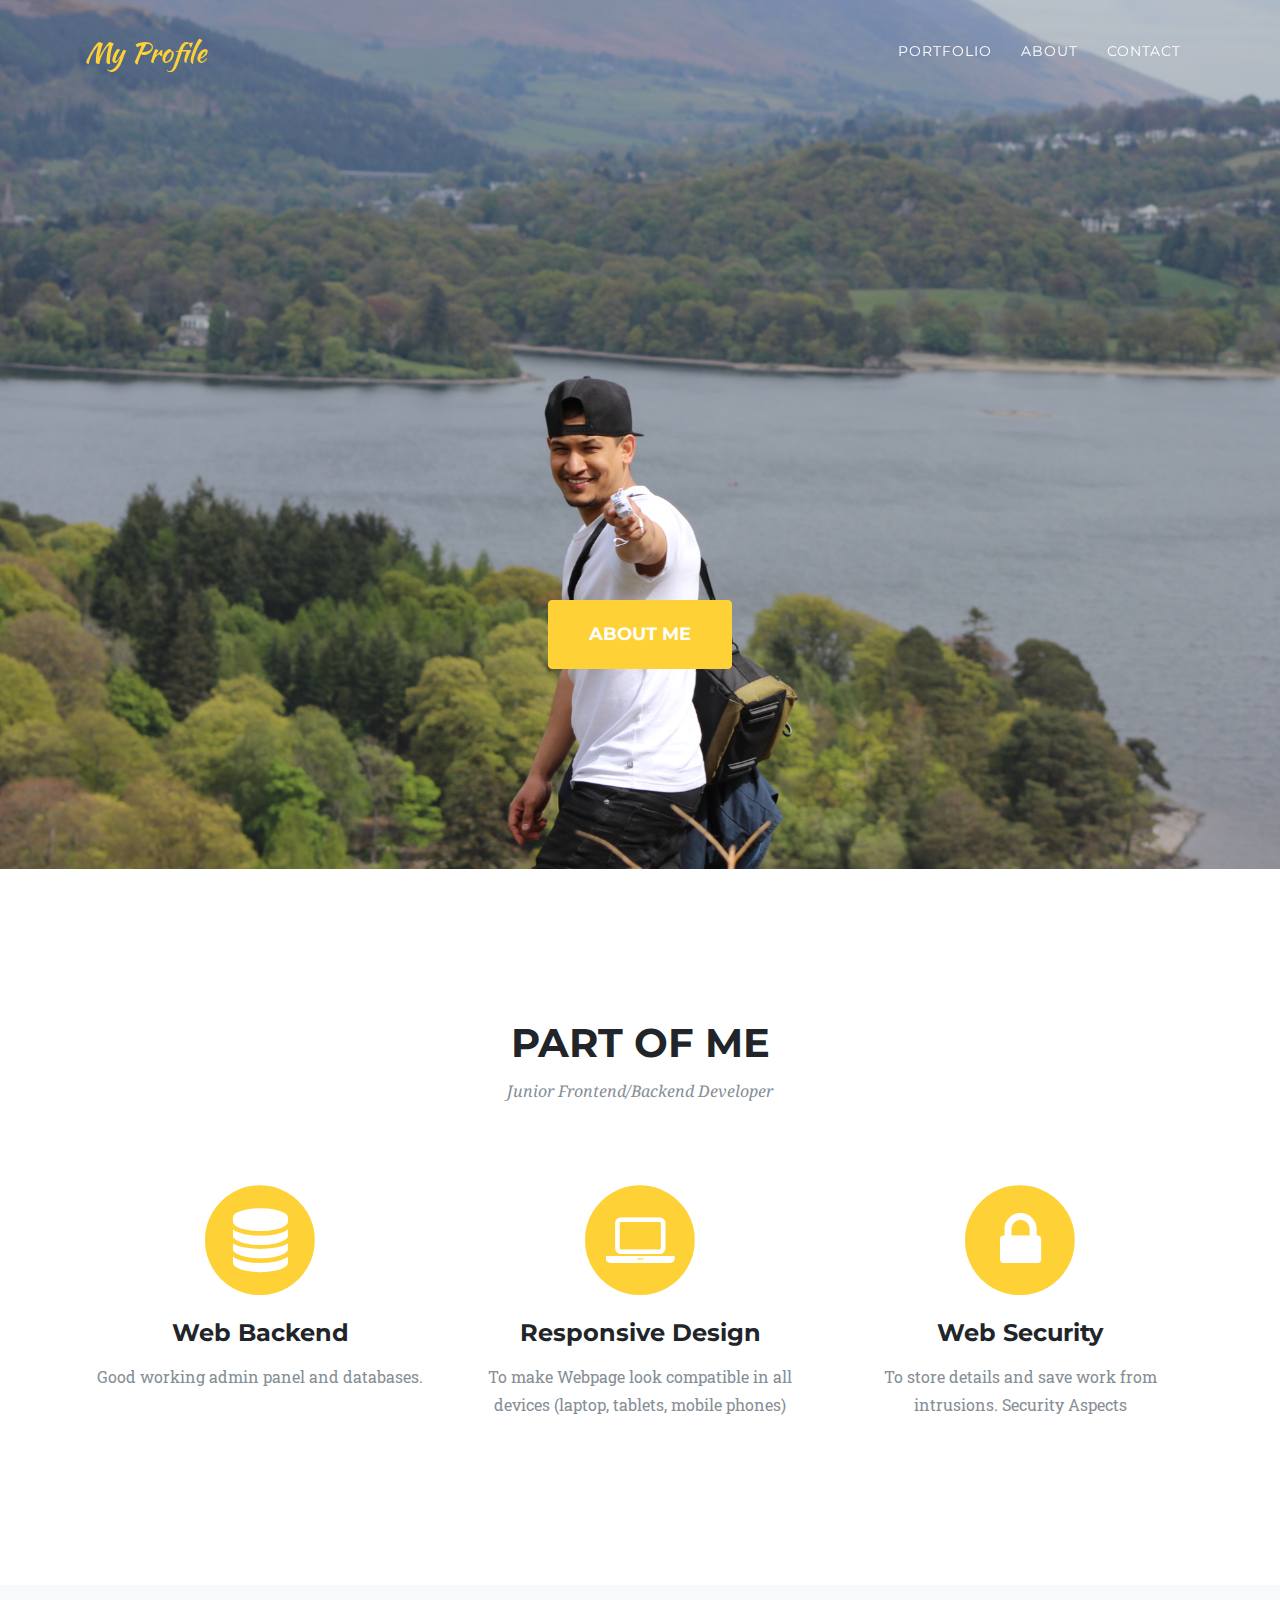
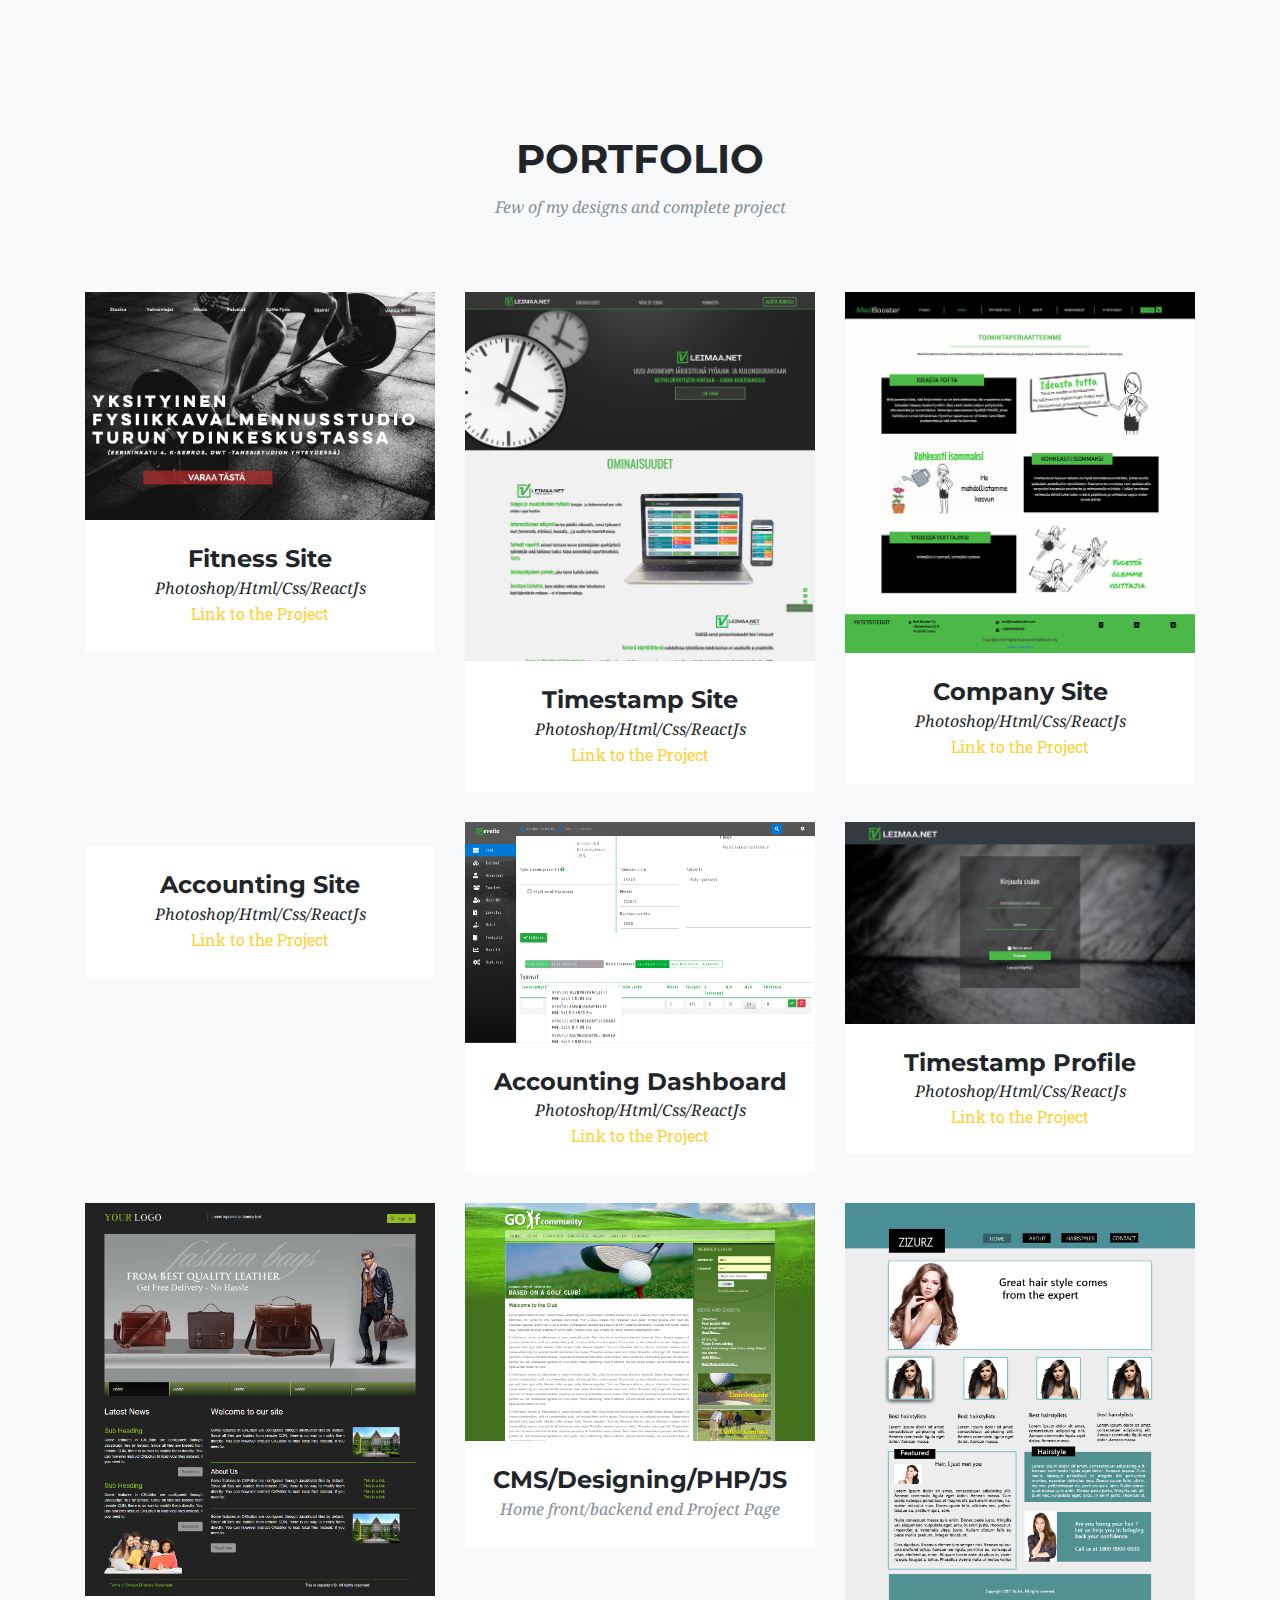
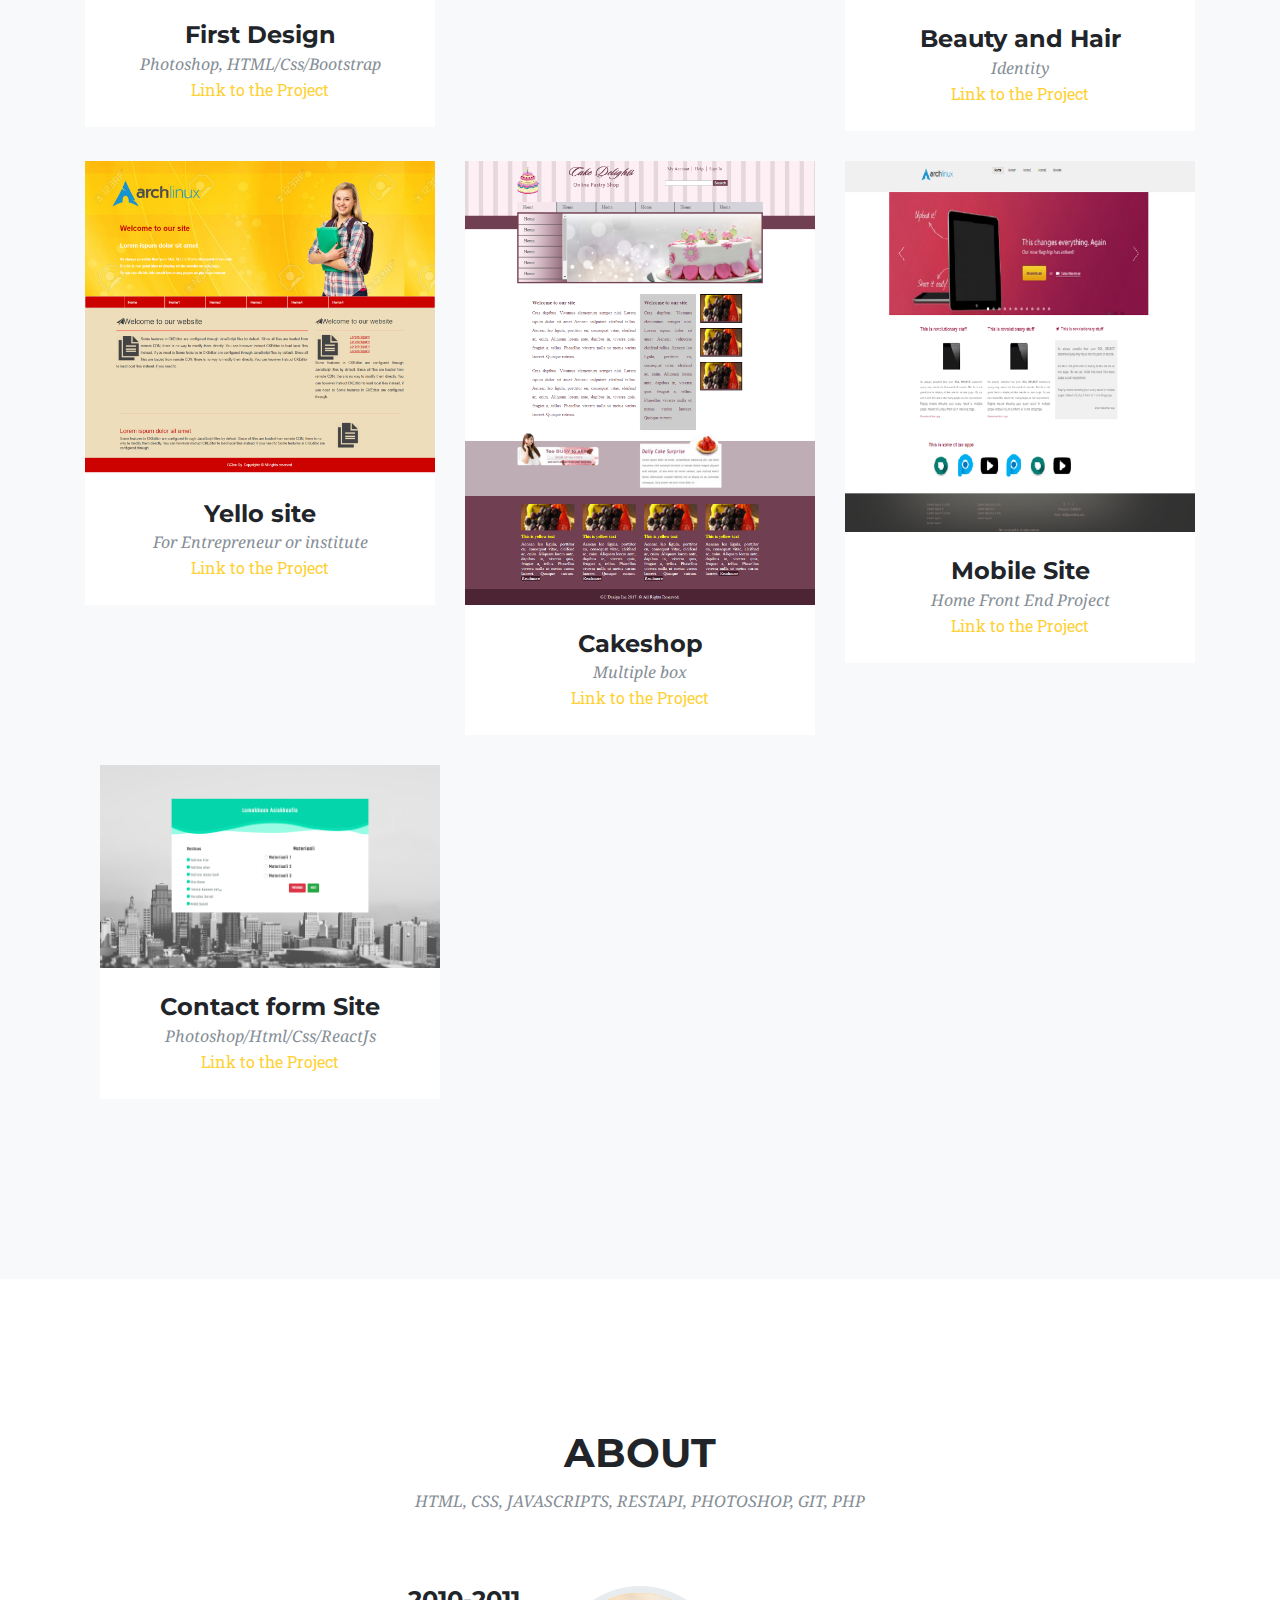
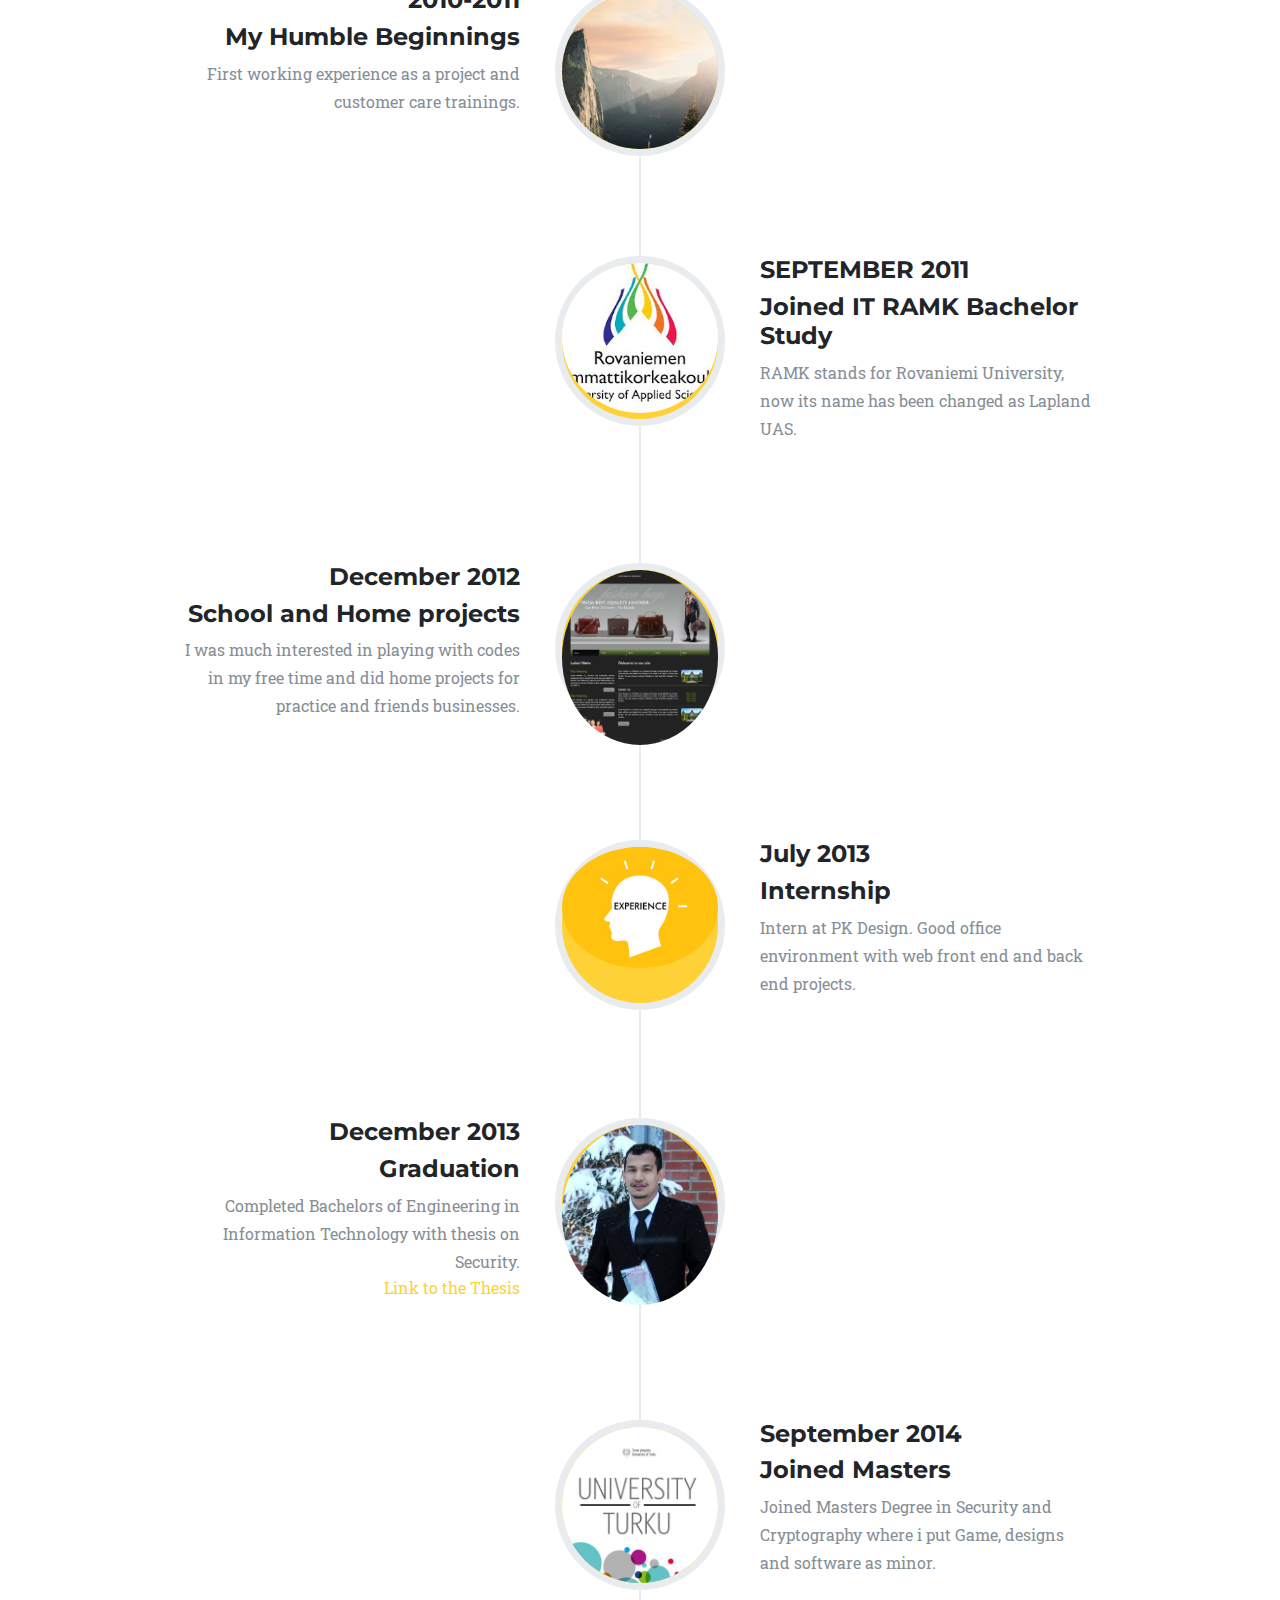
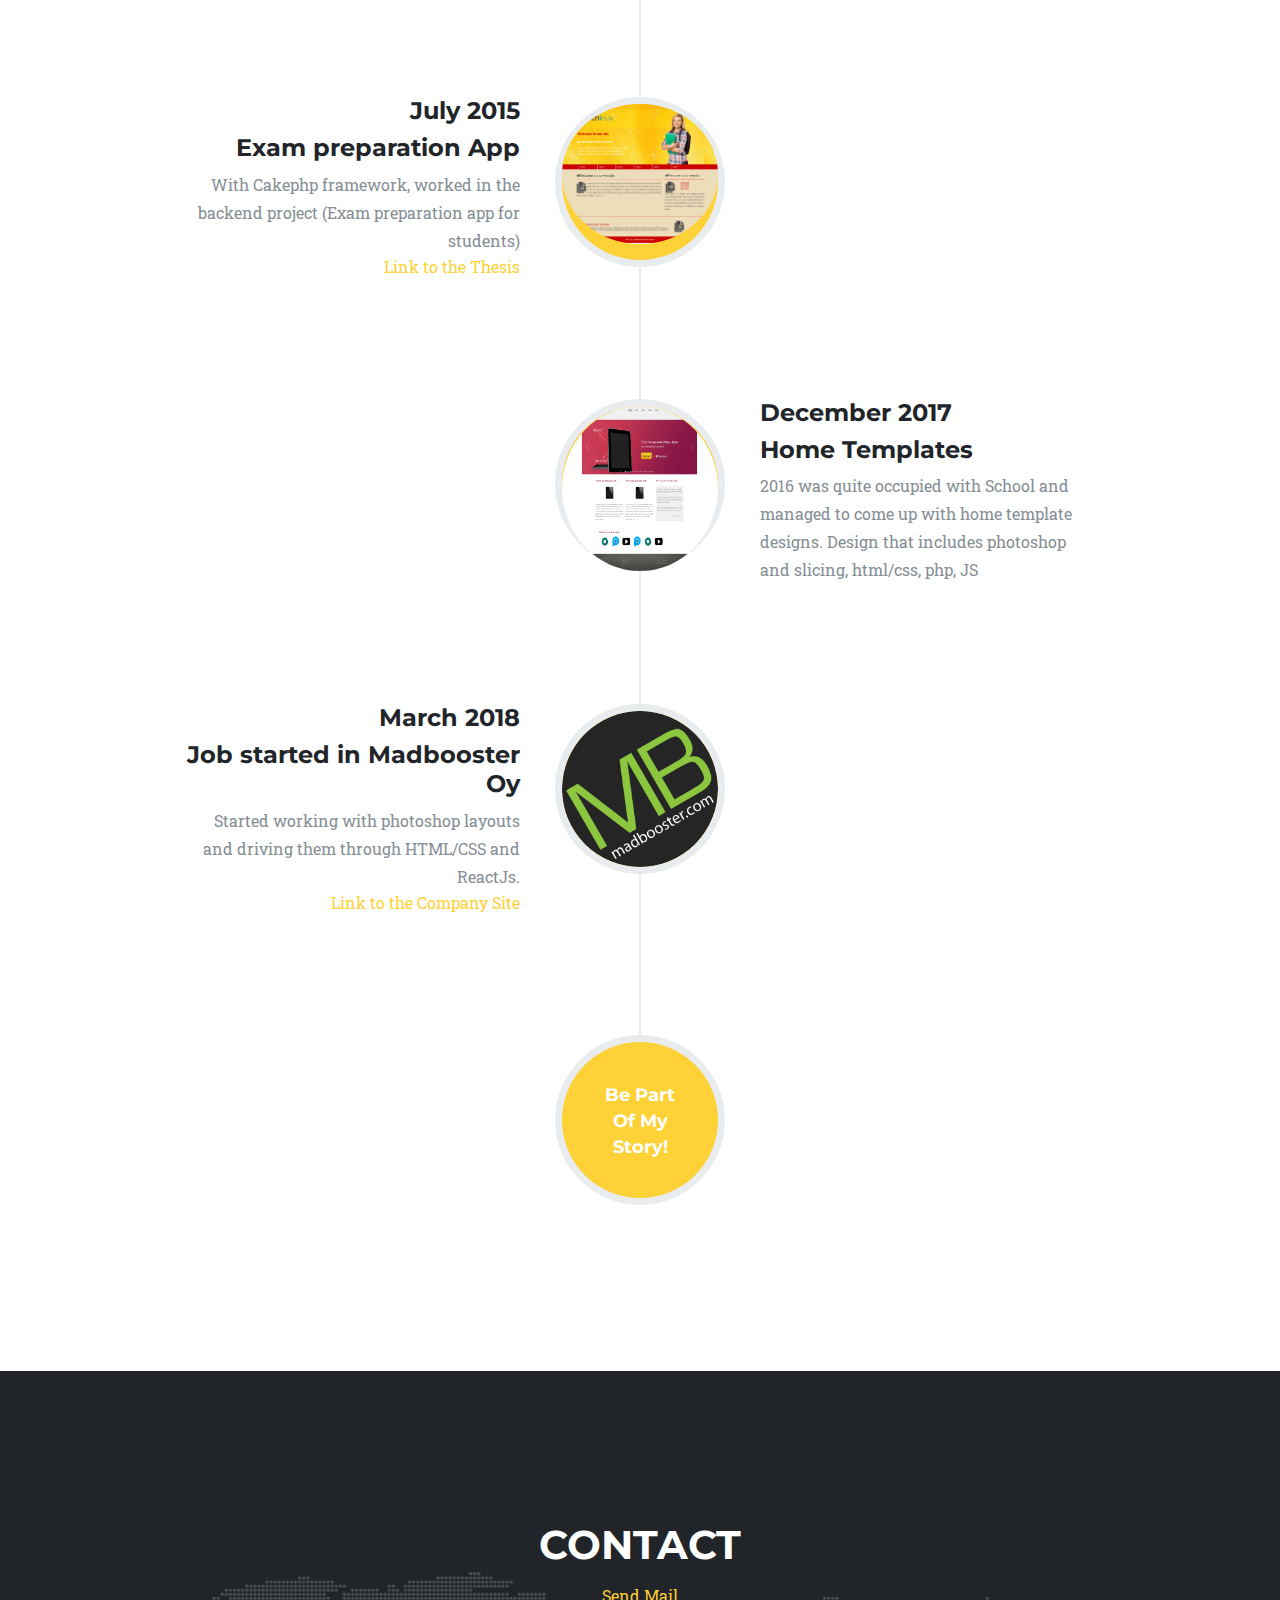
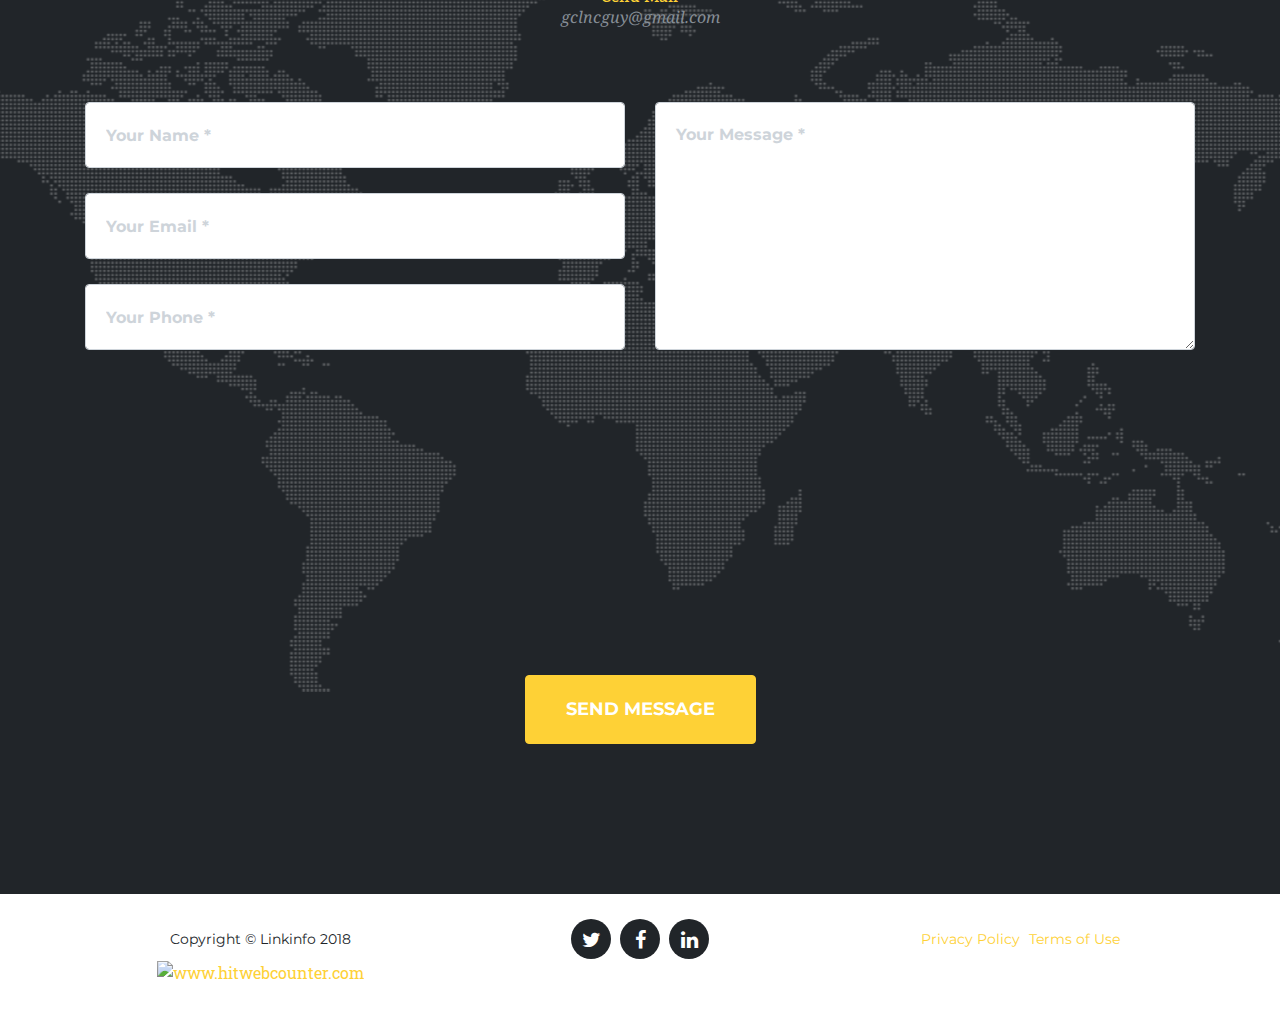
==== commit 55f91c14: "Minor changes to links" ====
--- a/index.html
+++ b/index.html
@@ -9,7 +9,7 @@
   <meta name="author" content="">
 
   <title>Anup GC</title>
-  <link rel="icon" href="http://www.link-infosys.com/img/logos/envato.jpg">
+  <link rel="icon" href="http://www.anupgc.com/img/logos/envato.jpg">
 
   <!-- Bootstrap core CSS -->
   <link href="vendor/bootstrap/css/bootstrap.min.css" rel="stylesheet">
@@ -235,7 +235,7 @@
           <div class="portfolio-caption">
             <h4>First Design</h4>
             <p class="text-muted">Photoshop, HTML/Css/Bootstrap</p>
-            <a href="http://www.link-infosys.com/design1/" target="_blank">Link to the Project </a> </br>
+            <a href="http://www.anupgc.com/design1/" target="_blank">Link to the Project </a> </br>
           </div>
         </div>
         <div class="col-md-4 col-sm-6 portfolio-item">
@@ -250,10 +250,10 @@
           <div class="portfolio-caption">
             <h4>CMS/Designing/PHP/JS</h4>
             <p class="text-muted"> Home front/backend end Project Page</p>
-            <a href="http://www.link-infosys.com/golfproject/" target="_blank">Link to the Project </a> </br>
-            <a href="http://www.link-infosys.com/golfproject/admin" target="_blank">Link to Admin Page</a>
+            <!-- <a href="http://www.anupgc.com/golfproject/" target="_blank">Link to the Project </a> </br>
+            <a href="http://www.anupgc.com/golfproject/admin" target="_blank">Link to Admin Page</a>
             <p> Username: test</p>
-            <p> Password: test</p>
+            <p> Password: test</p> -->
           </div>
         </div>
         <div class="col-md-4 col-sm-6 portfolio-item">
@@ -268,7 +268,7 @@
           <div class="portfolio-caption">
             <h4>Beauty and Hair</h4>
             <p class="text-muted">Identity</p>
-            <a href="http://www.link-infosys.com/design3/" target="_blank">Link to the Project </a> </br>
+            <a href="http://www.anupgc.com/design3/" target="_blank">Link to the Project </a> </br>
           </div>
         </div>
         <div class="col-md-4 col-sm-6 portfolio-item">
@@ -283,7 +283,7 @@
           <div class="portfolio-caption">
             <h4>Yello site</h4>
             <p class="text-muted">For Entrepreneur or institute</p>
-            <a href="http://www.link-infosys.com/design4/" target="_blank">Link to the Project </a>
+            <a href="http://www.anupgc.com/design4/" target="_blank">Link to the Project </a>
           </div>
         </div>
         <div class="col-md-4 col-sm-6 portfolio-item">
@@ -298,7 +298,7 @@
           <div class="portfolio-caption">
             <h4>Cakeshop</h4>
             <p class="text-muted">Multiple box</p>
-            <a href="http://www.link-infosys.com/design5/" target="_blank">Link to the Project </a>
+            <a href="http://www.anupgc.com/design5/" target="_blank">Link to the Project </a>
           </div>
         </div>
         <div class="col-md-4 col-sm-6 portfolio-item">
@@ -313,7 +313,7 @@
           <div class="portfolio-caption">
             <h4>Mobile Site</h4>
             <p class="text-muted">Home Front End Project</p>
-            <a href="http://www.link-infosys.com/design6/" target="_blank">Link to the Project </a>
+            <a href="http://www.anupgc.com/design6/" target="_blank">Link to the Project </a>
           </div>
         </div>
       </div>
@@ -329,7 +329,7 @@
         <div class="portfolio-caption">
           <h4>Contact form Site</h4>
           <p class="text-muted">Photoshop/Html/Css/ReactJs</p>
-          <a href="http://www.link-infosys.com/design6/" target="_blank">Link to the Project </a>
+          <a href="http://www.anupgc.com/design6/" target="_blank">Link to the Project </a>
         </div>
       </div>
     </div>
@@ -880,7 +880,11 @@
                 <!-- Project Details Go Here -->
                 <h2 class="text-uppercase">Golf Project</h2>
                 <p class="item-intro text-muted">This project is a CMS project with gallery effects, admin, pagination,
-                  search, form, captcha, database</p>
+                  search, form, captcha, database and so on. <br />
+                  Due to transfer in server, there is some conflict in database and haven't got time to maintain it. <br>
+                  Somehow its code structure can be accessed from Github here. <a href="https://github.com/gcanup/myProfile/tree/master/golfproject" target="_blank">Golf Project </a>
+                  
+                </p>
                 <img class="img-fluid d-block mx-auto" src="img/portfolio/template6.png" alt="">
                 <ul class="list-inline">
                   <li>Date: 2017</li>
@@ -945,7 +949,10 @@
             <div class="col-lg-8 mx-auto">
               <div class="modal-body">
                 <!-- Project Details Go Here -->
-                <h2 class="text-uppercase">PYellow Site</h2>
+                <h2 class="text-uppercase">Yellow Site</h2>
+                <p>This site is my interest towards Yellow page and education sector. <br/>
+                  It was designed initially for Photoshop learning purpose and 1920px HD layout, so still responsiveness is a remaining thing.
+                </p>
 
                 <img class="img-fluid d-block mx-auto" src="img/portfolio/template4.png" alt="">
 
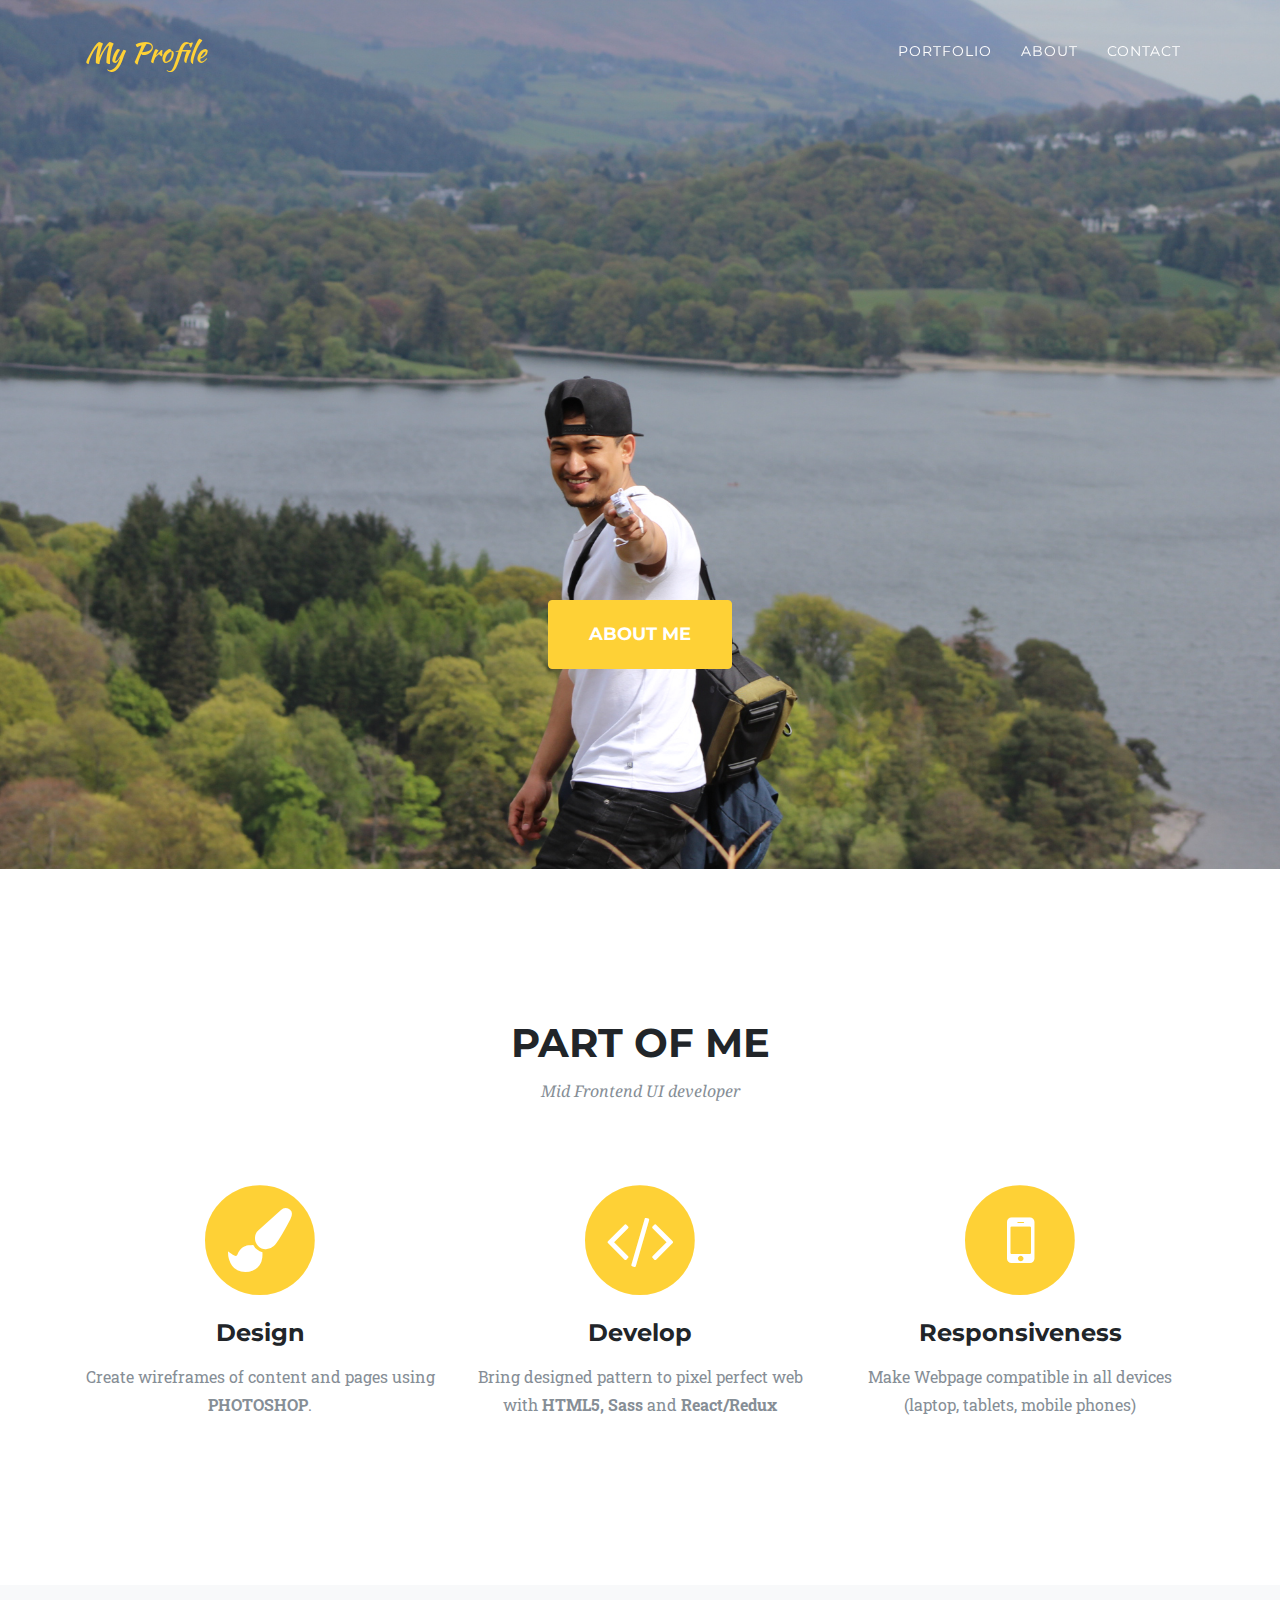
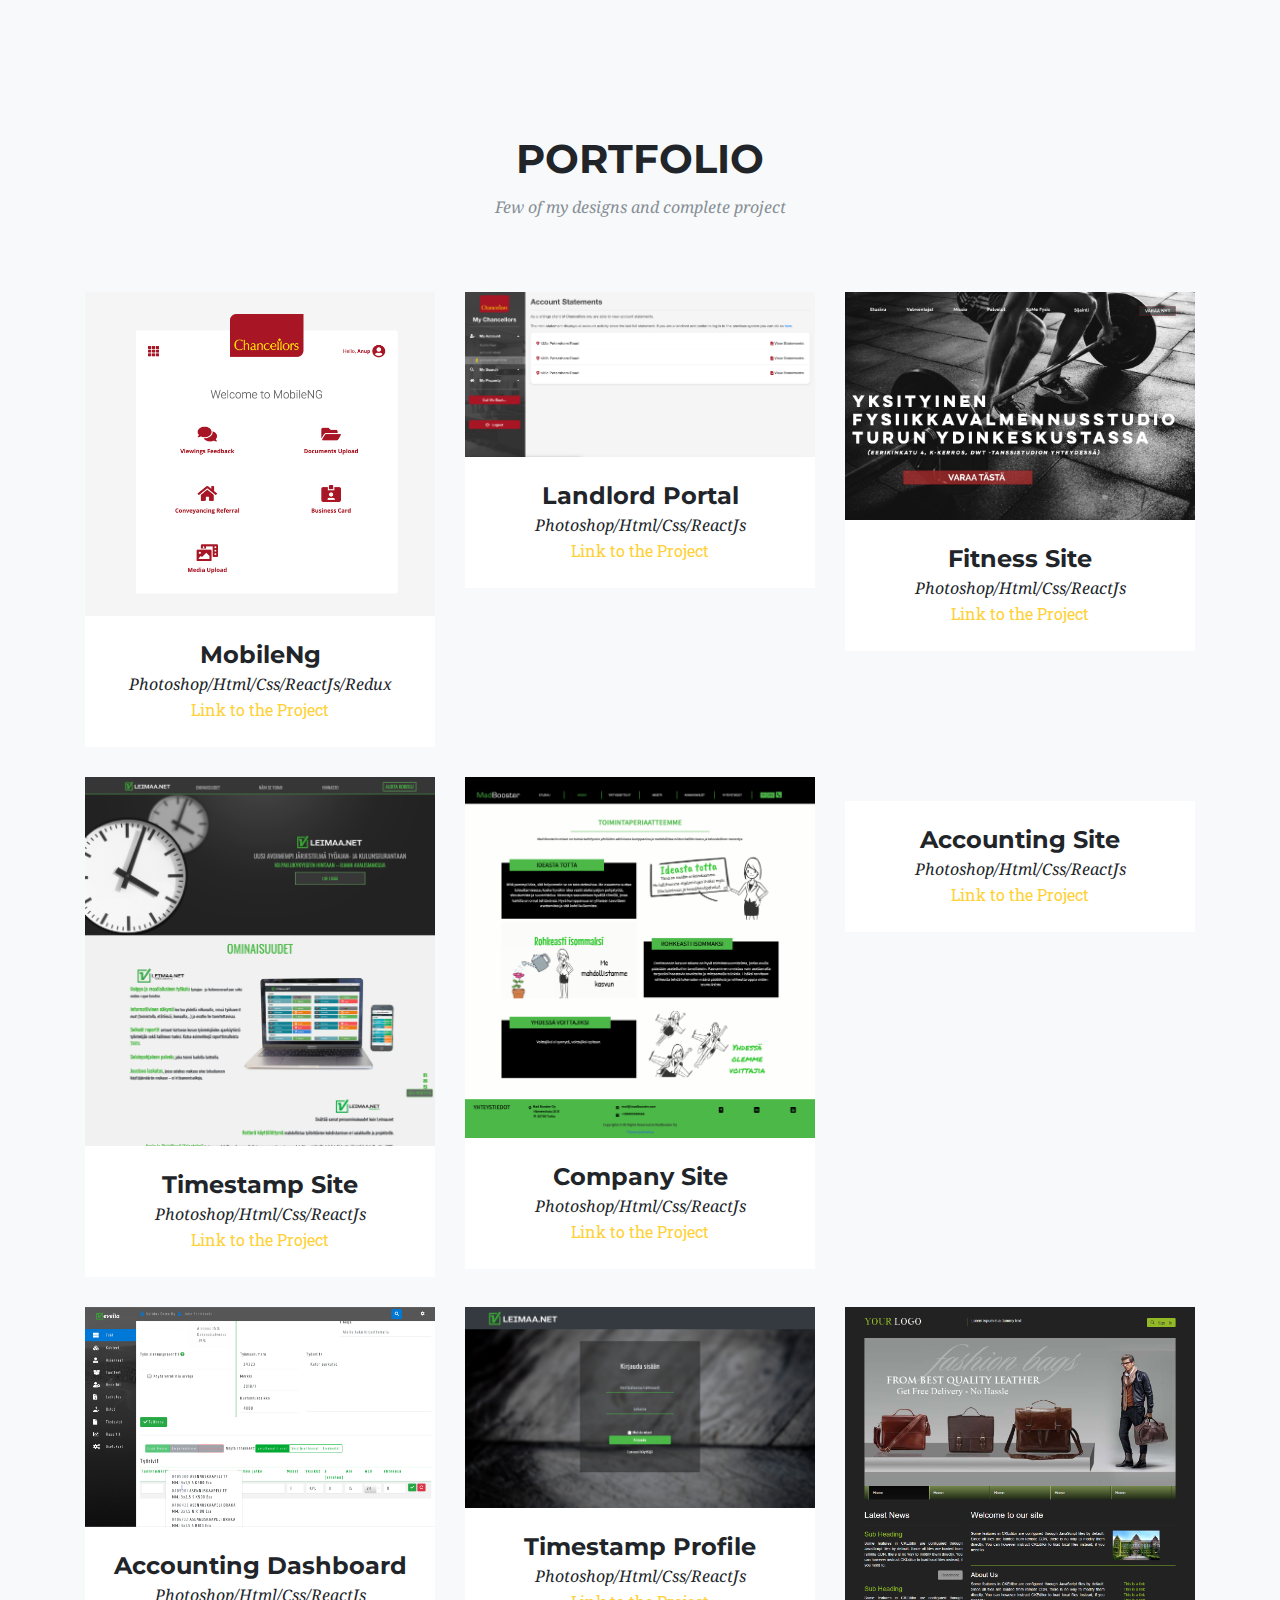
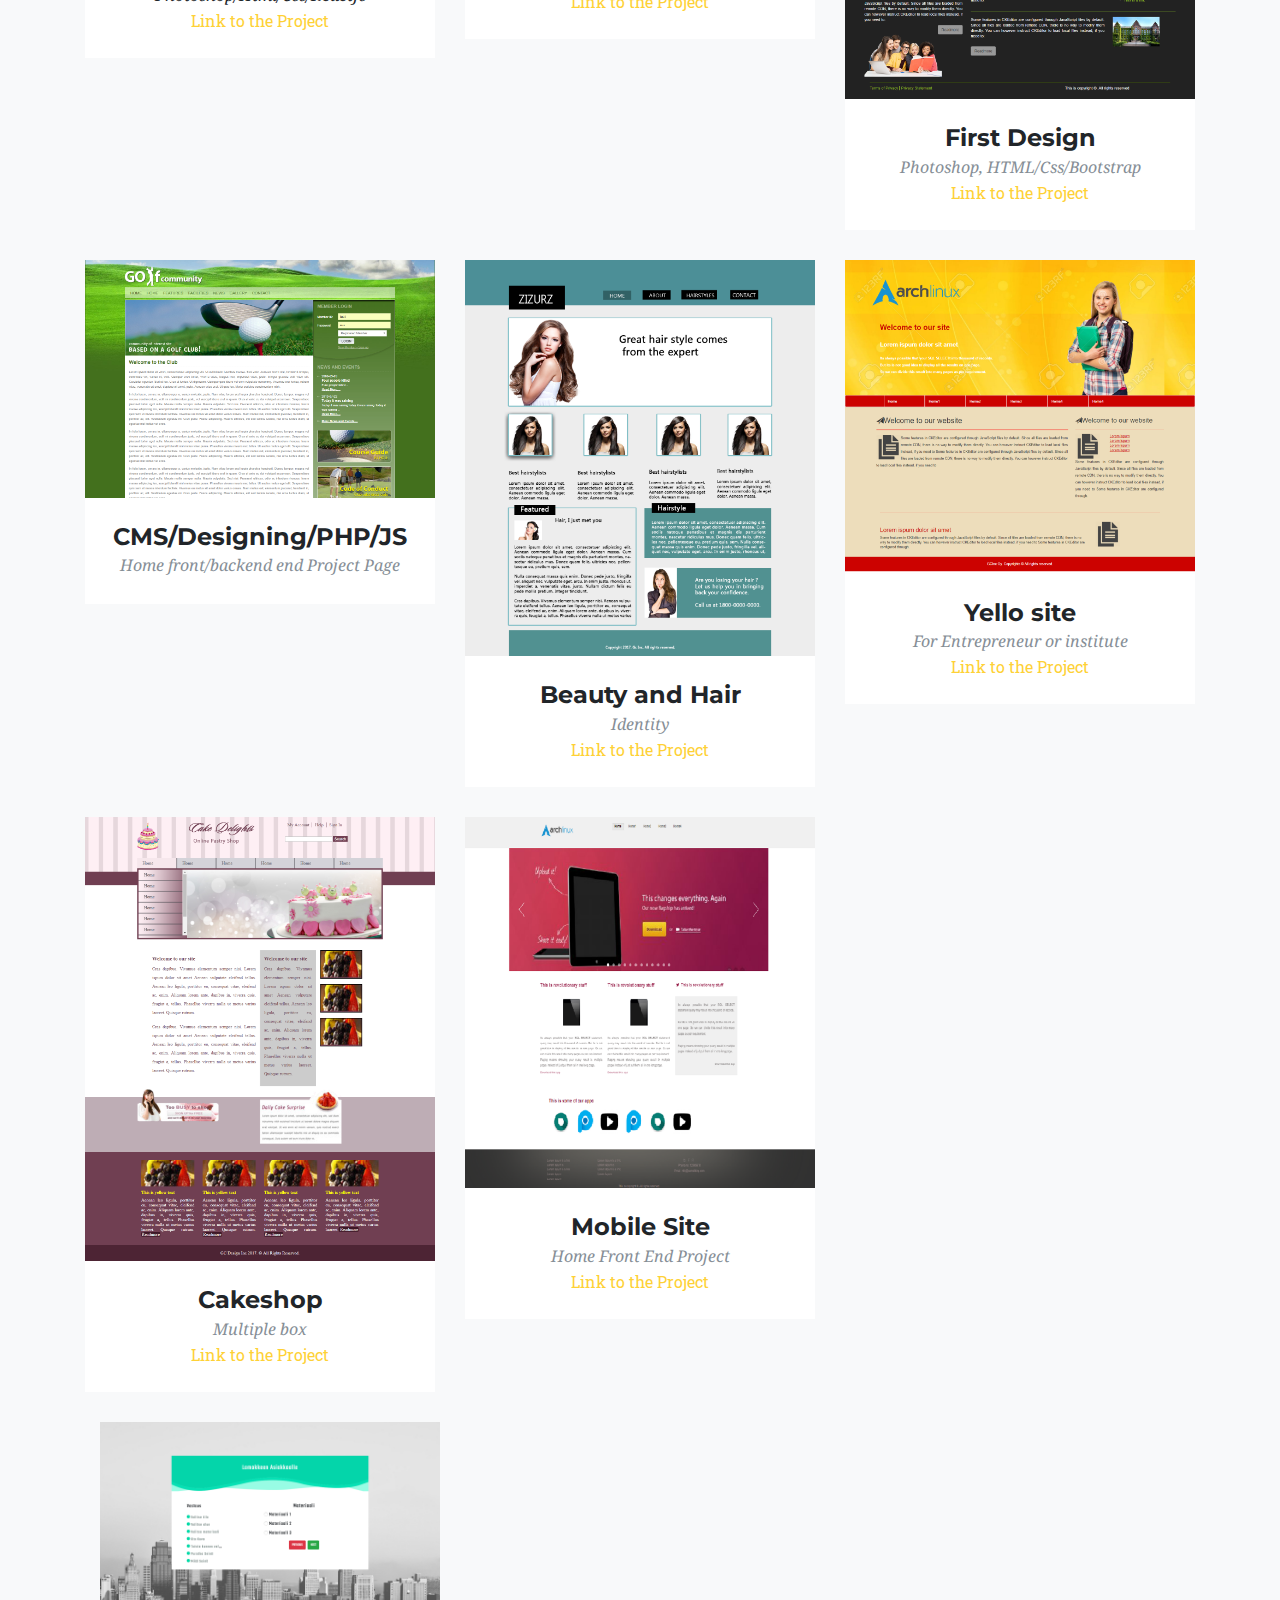
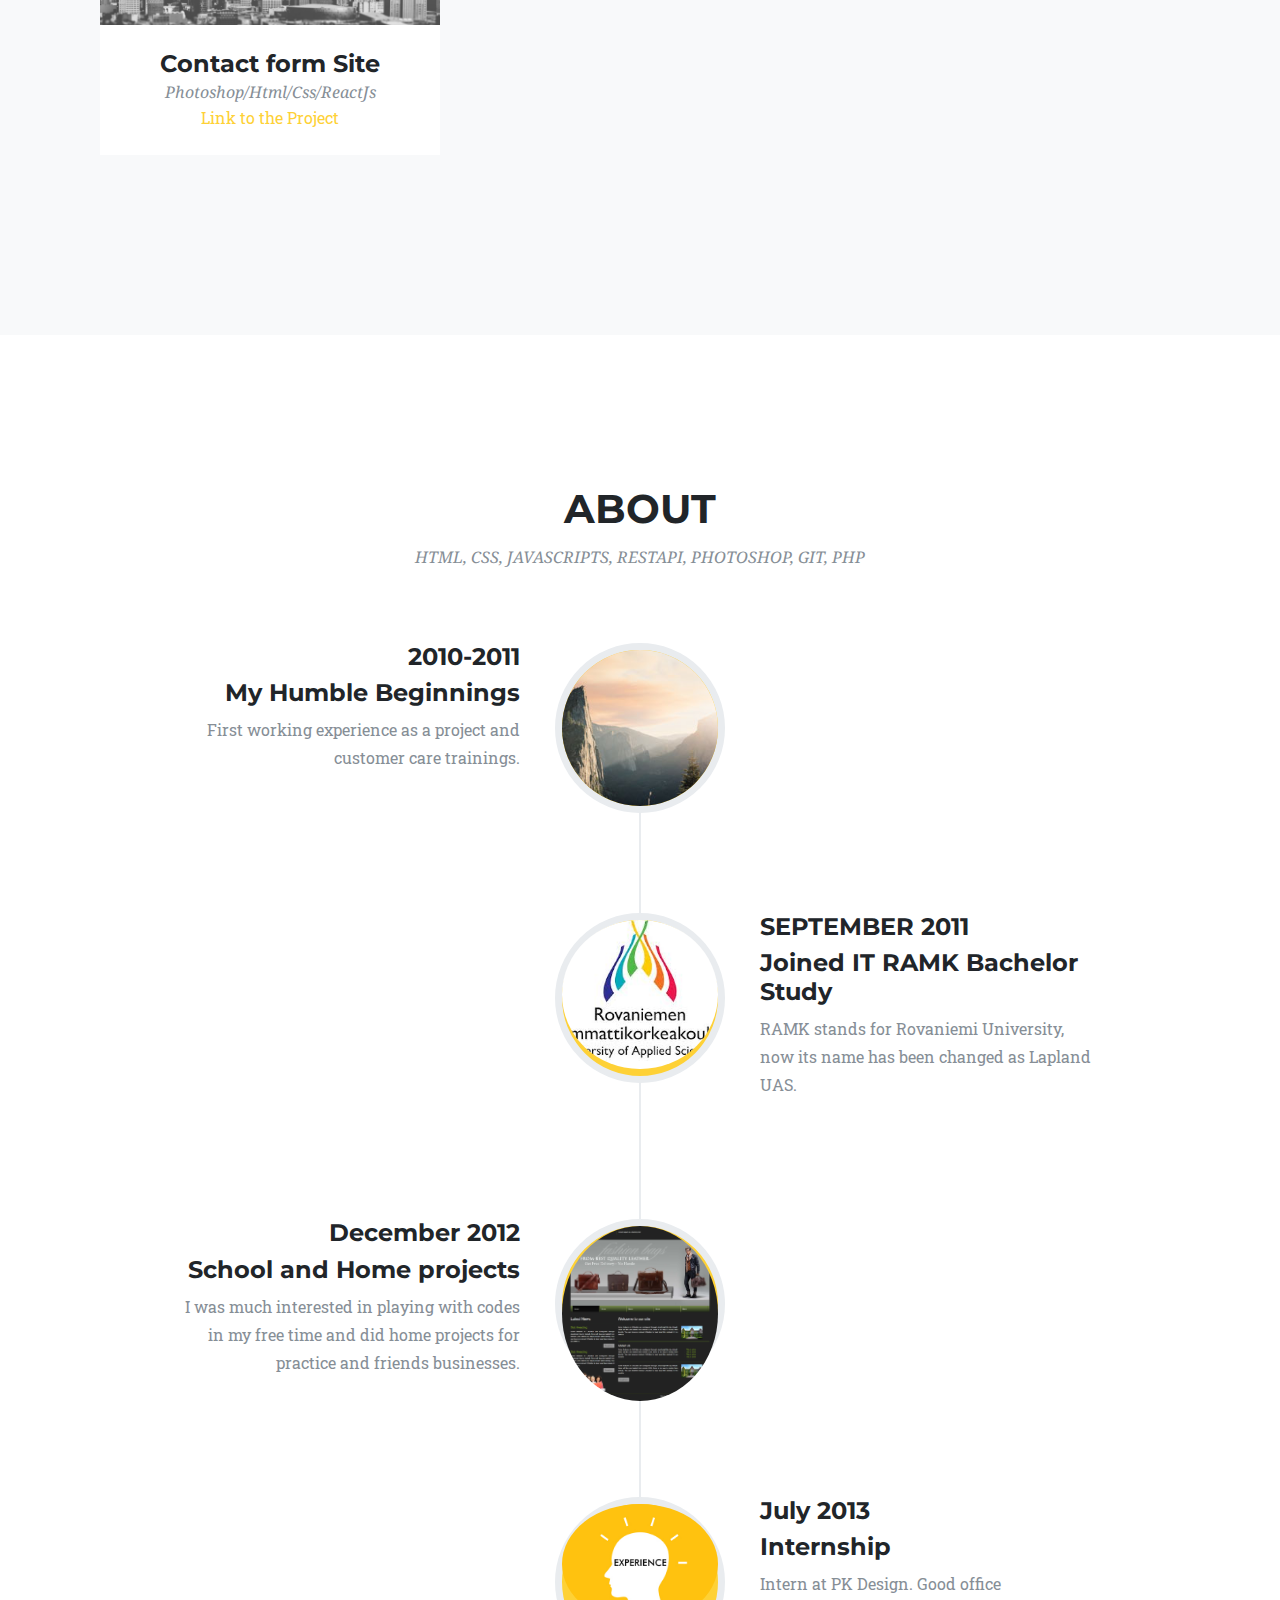
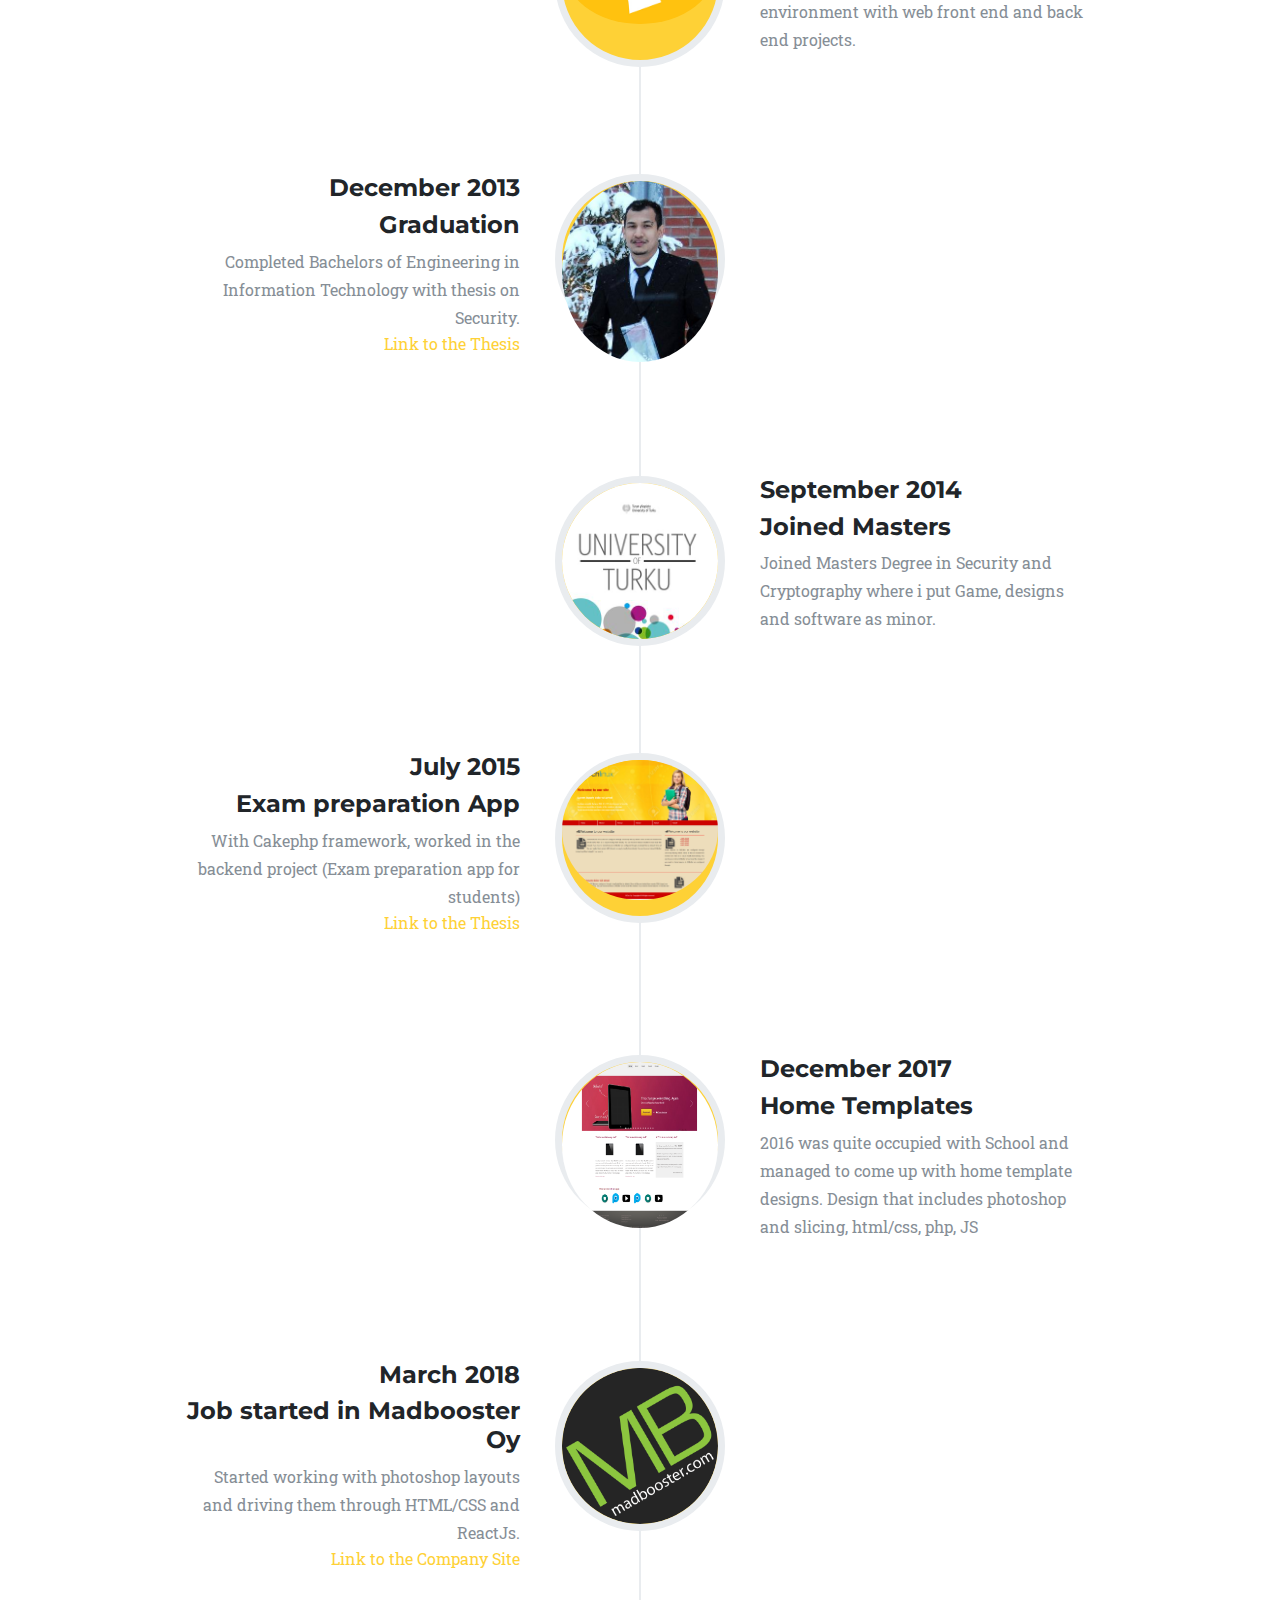
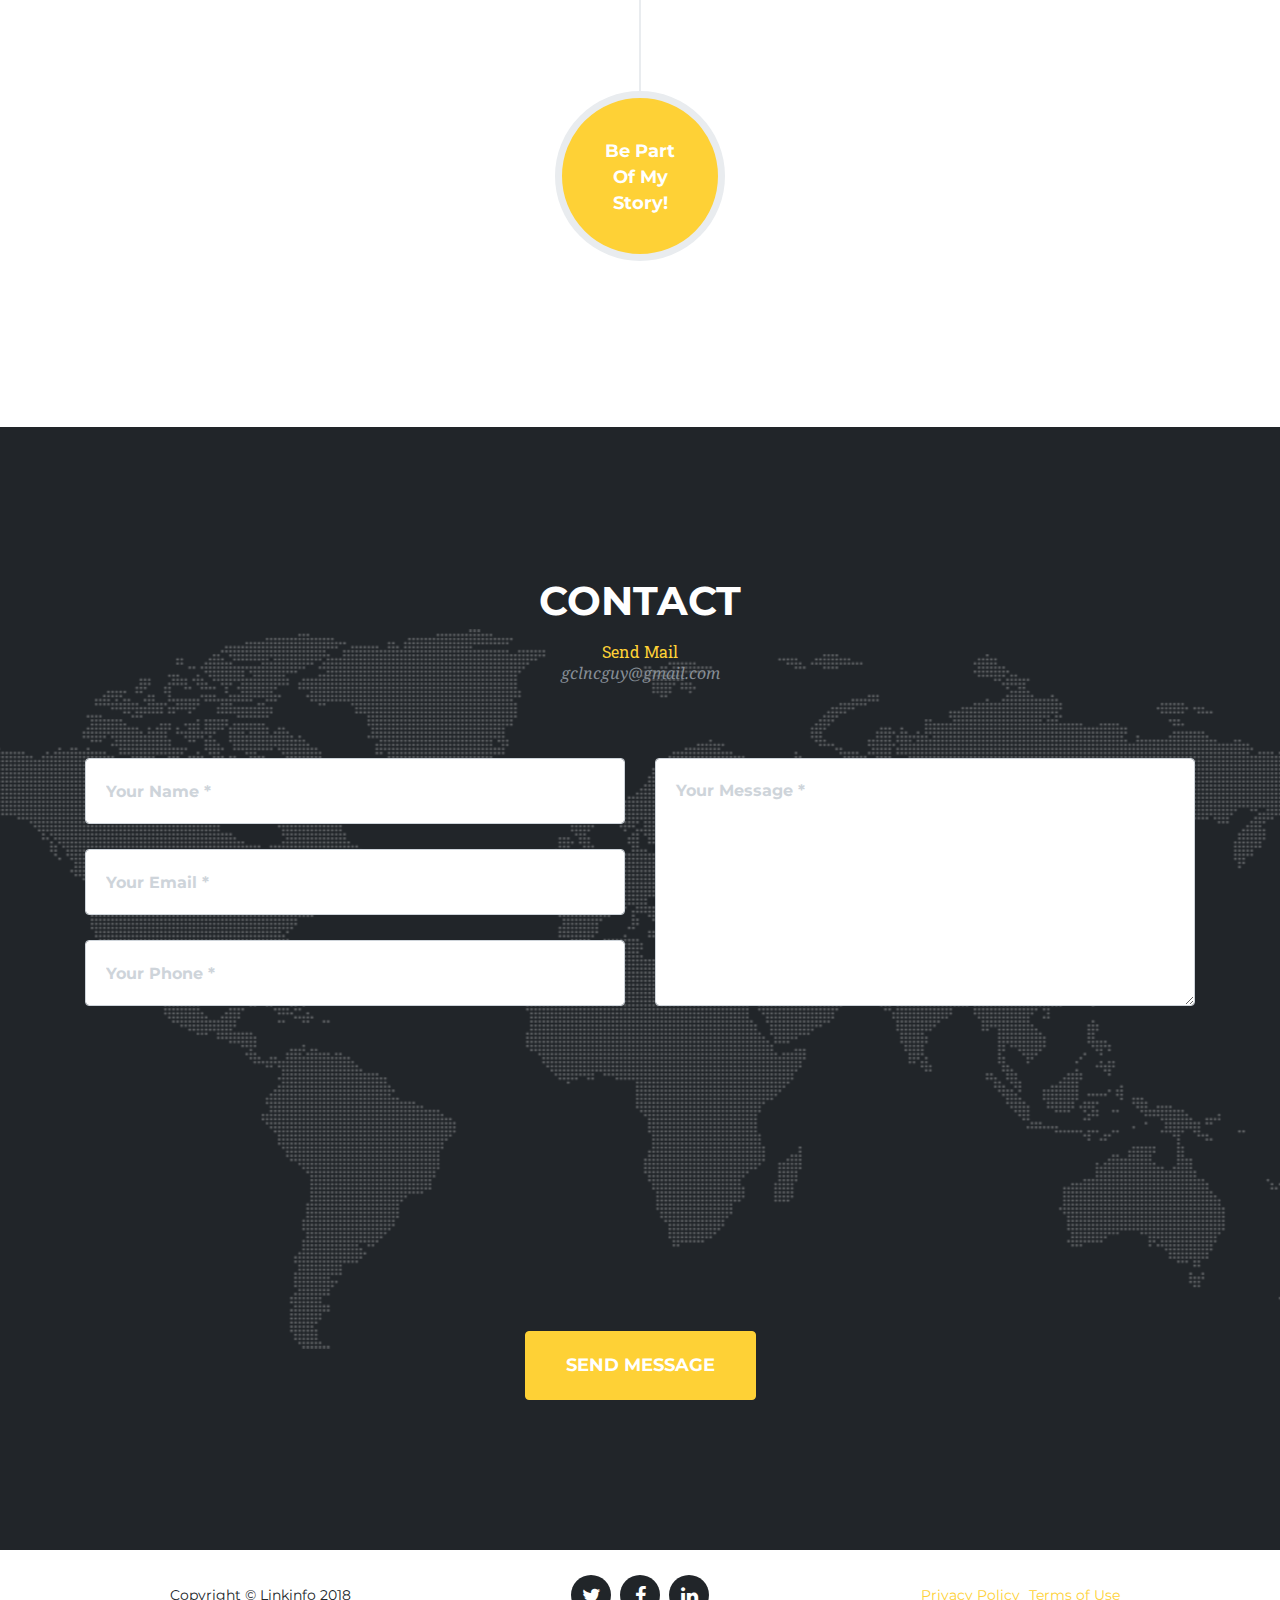
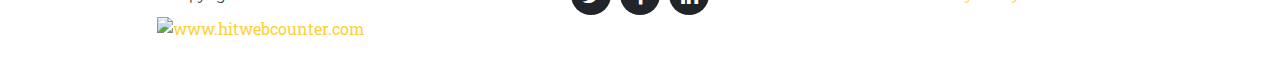
==== commit 836b6218: "Adding chancellors screenshot image" ====
--- a/index.html
+++ b/index.html
@@ -91,33 +91,33 @@
       <div class="row">
         <div class="col-lg-12 text-center">
           <h2 class="section-heading text-uppercase">Part of Me</h2>
-          <h3 class="section-subheading text-muted">Junior Frontend/Backend Developer</h3>
+          <h3 class="section-subheading text-muted">Mid Frontend UI developer</h3>
         </div>
       </div>
       <div class="row text-center">
         <div class="col-md-4">
           <span class="fa-stack fa-4x">
             <i class="fa fa-circle fa-stack-2x text-primary"></i>
-            <i class="fa fa-database fa-stack-1x fa-inverse"></i>
+            <i class="fa fa-paint-brush fa-stack-1x fa-inverse"></i>
           </span>
-          <h4 class="service-heading">Web Backend</h4>
-          <p class="text-muted">Good working admin panel and databases.</p>
+          <h4 class="service-heading">Design</h4>
+          <p class="text-muted">Create wireframes of content and pages using <b>PHOTOSHOP</b>.</p>
         </div>
         <div class="col-md-4">
           <span class="fa-stack fa-4x">
             <i class="fa fa-circle fa-stack-2x text-primary"></i>
-            <i class="fa fa-laptop fa-stack-1x fa-inverse"></i>
+            <i class="fa fa-code fa-stack-1x fa-inverse"></i>
           </span>
-          <h4 class="service-heading">Responsive Design</h4>
-          <p class="text-muted">To make Webpage look compatible in all devices (laptop, tablets, mobile phones)</p>
+          <h4 class="service-heading">Develop</h4>
+          <p class="text-muted">Bring designed pattern to pixel perfect web with <b>HTML5, Sass</b> and <b>React/Redux</b></p>
         </div>
         <div class="col-md-4">
           <span class="fa-stack fa-4x">
             <i class="fa fa-circle fa-stack-2x text-primary"></i>
-            <i class="fa fa-lock fa-stack-1x fa-inverse"></i>
+            <i class="fa fa-mobile fa-stack-1x fa-inverse"></i>
           </span>
-          <h4 class="service-heading">Web Security</h4>
-          <p class="text-muted">To store details and save work from intrusions. Security Aspects</p>
+          <h4 class="service-heading">Responsiveness</h4>
+          <p class="text-muted">Make Webpage compatible in all devices (laptop, tablets, mobile phones)</p>
         </div>
       </div>
     </div>
@@ -140,6 +140,36 @@
                 <i class="fa fa-plus fa-3x"></i>
               </div>
             </div>
+            <img class="img-fluid" src="img/portfolio/mobileNg.png" alt="">
+          </a>
+          <div class="portfolio-caption">
+            <h4>MobileNg</h4>
+            <p class="text-irst Designmuted">Photoshop/Html/Css/ReactJs/Redux</p>
+            <a href="http://www.mobileng.chancellors.co.uk" target="_blank">Link to the Project </a> </br>
+          </div>
+        </div>
+        <div class="col-md-4 col-sm-6 portfolio-item">
+          <a class="portfolio-link" data-toggle="modal" href="#updateModal1">
+            <div class="portfolio-hover">
+              <div class="portfolio-hover-content">
+                <i class="fa fa-plus fa-3x"></i>
+              </div>
+            </div>
+            <img class="img-fluid" src="img/portfolio/mychancellors.png" alt="">
+          </a>
+          <div class="portfolio-caption">
+            <h4>Landlord Portal</h4>
+            <p class="text-irst Designmuted">Photoshop/Html/Css/ReactJs</p>
+            <a href="http://www.portal.chancellors.co.uk" target="_blank">Link to the Project </a> </br>
+          </div>
+        </div>
+        <div class="col-md-4 col-sm-6 portfolio-item">
+          <a class="portfolio-link" data-toggle="modal" href="#updateModal1">
+            <div class="portfolio-hover">
+              <div class="portfolio-hover-content">
+                <i class="fa fa-plus fa-3x"></i>
+              </div>
+            </div>
             <img class="img-fluid" src="img/portfolio/Update1-fysic.png" alt="">
           </a>
           <div class="portfolio-caption">
@@ -190,7 +220,7 @@
           <div class="portfolio-caption">
             <h4>Accounting Site</h4>
             <p class="text-irst Designmuted">Photoshop/Html/Css/ReactJs</p>
-            <a href="http://www.evelia.fi" target="_blank">Link to the Project </a> </br>
+            <a href="https://www.app.evelia.fi" target="_blank">Link to the Project </a> </br>
           </div>
         </div>
         <div class="col-md-4 col-sm-6 portfolio-item">
